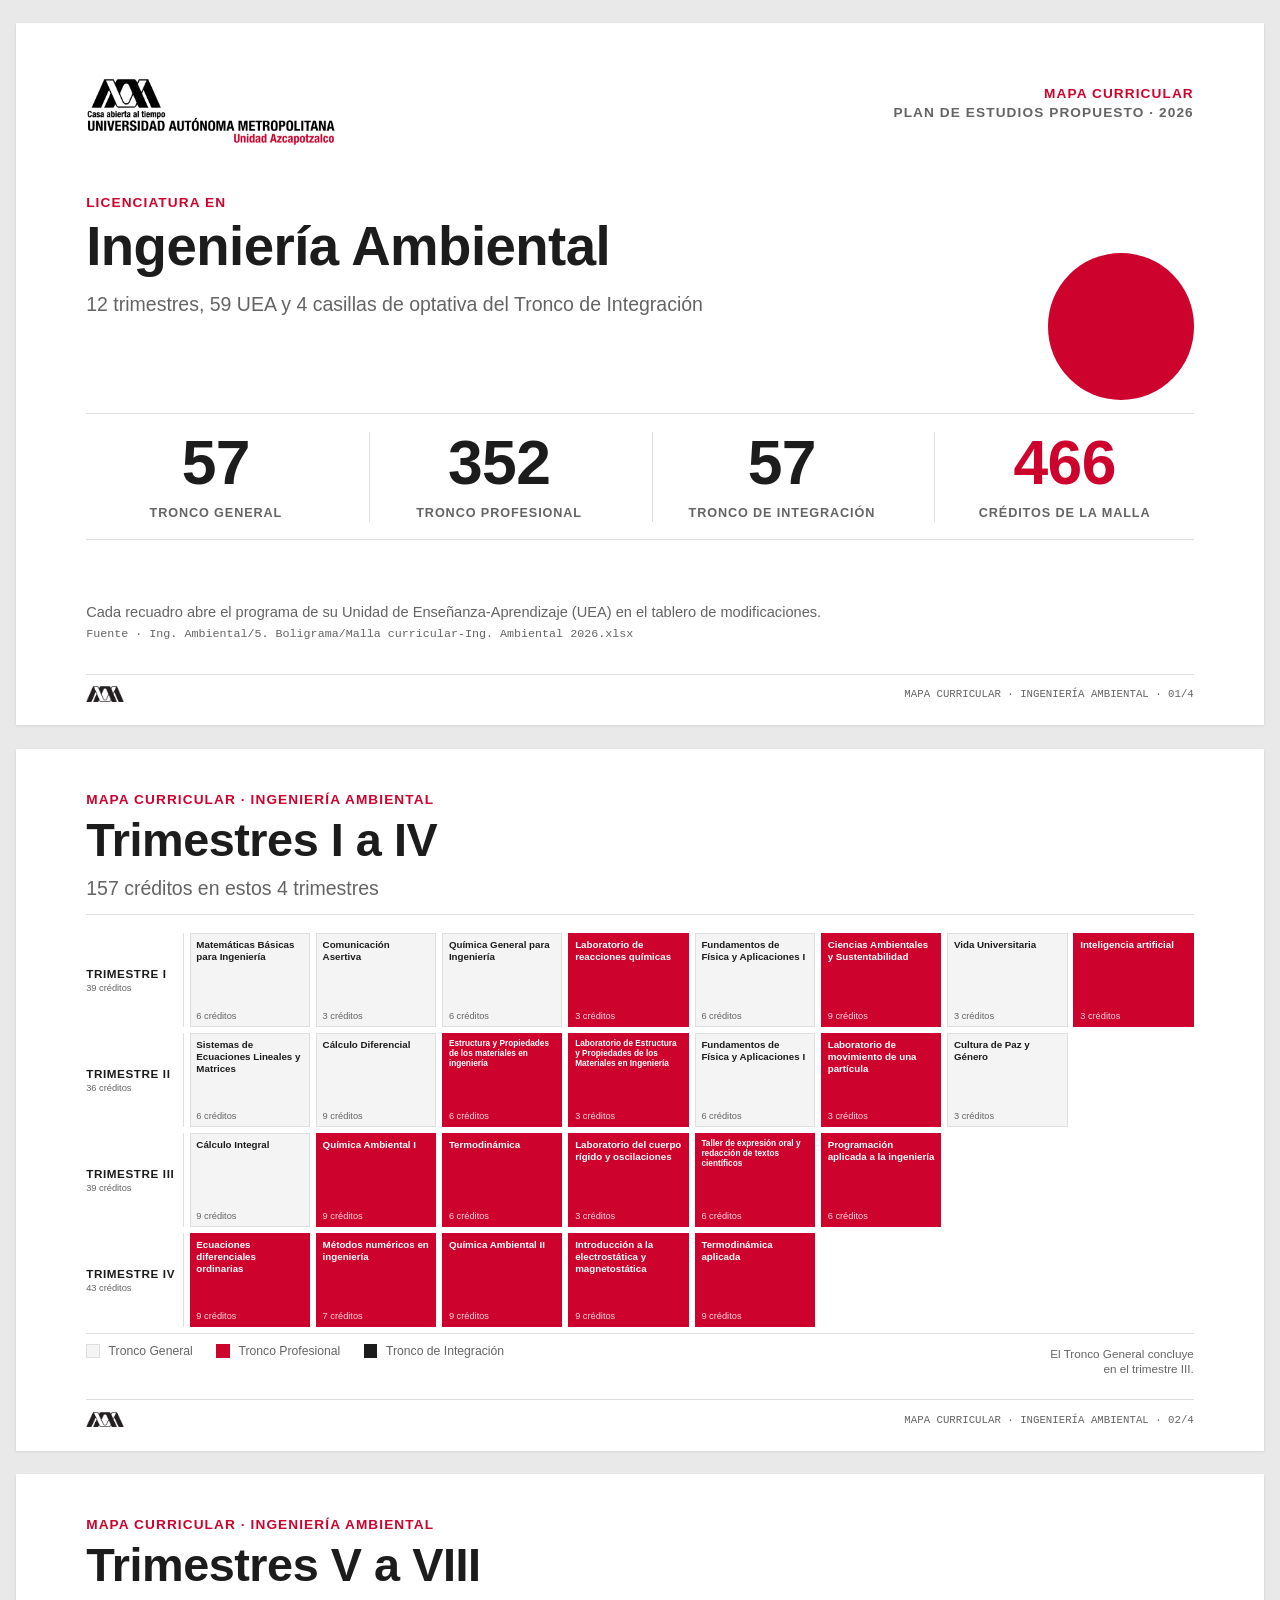
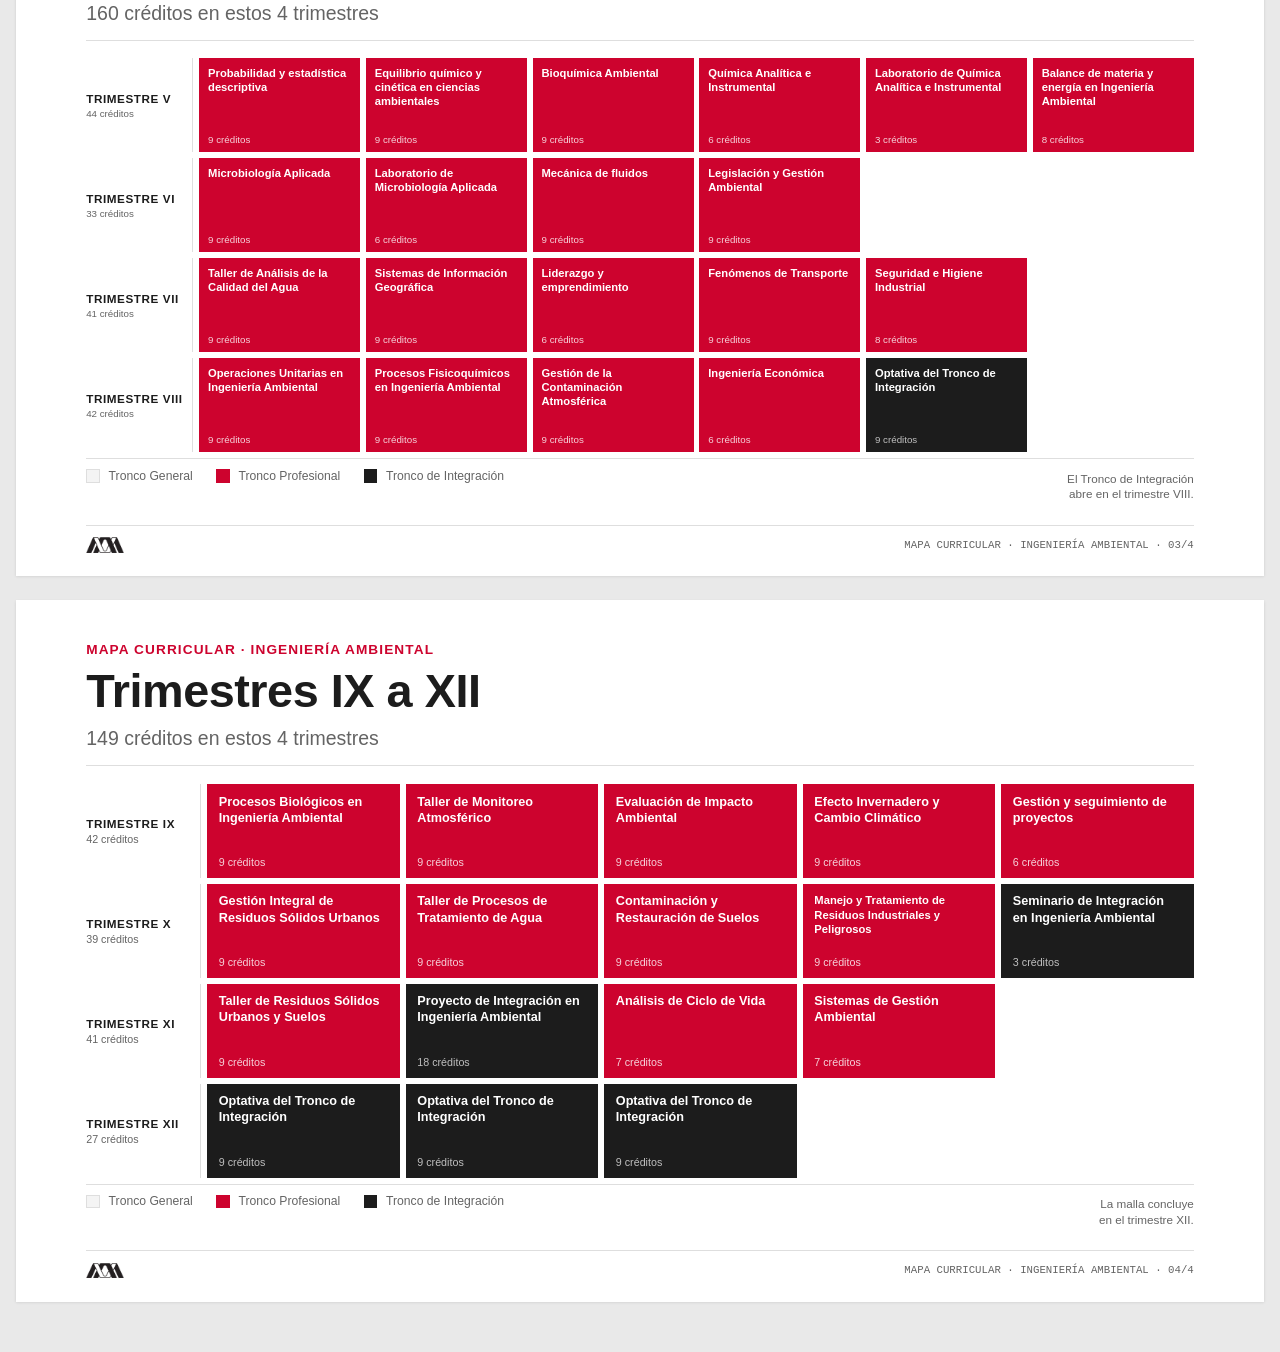
==== mallas/amb.html @ 09b72592 "Mallas curriculares de las diez licenciaturas, con enlace a cada programa Cada licenciatura abre su " ====
<!doctype html>
<html lang="es">
<head>
<meta charset="utf-8">
<meta name="viewport" content="width=device-width, initial-scale=1">
<title>Mapa curricular &middot; Ingenier&iacute;a Ambiental</title>
<link rel="stylesheet" href="recursos/style.css">
<link rel="stylesheet" href="recursos/malla.css">
</head>
<body>
<section class="slide" id="s1">

<div style="position:absolute; left:72px; top:56px;">
  <img src="recursos/logo_cover_web.png" style="width:256px;" alt="UAM"></div>
<div style="position:absolute; right:72px; top:64px; text-align:right;">
  <p class="kicker" style="margin:0;">MAPA CURRICULAR</p>
  <p class="kicker muted" style="margin:4px 0 0 0; letter-spacing:0.08em;">
    PLAN DE ESTUDIOS PROPUESTO &middot; 2026</p>
</div>
<div style="position:absolute; left:72px; right:260px; top:176px;">
  <p class="kicker">LICENCIATURA EN</p>
  <h1 class="title" style="font-size:56px; line-height:60px;">Ingenier&iacute;a Ambiental</h1>
  <p class="subtitle" style="margin-top:16px;">12 trimestres, 59 UEA y 4 casillas de optativa del Tronco de Integraci&oacute;n</p>
</div>
<div style="position:absolute; right:72px; top:236px;">
  <div style="width:150px; height:150px; border-radius:50%; background:var(--uamred);"></div></div>
<div style="position:absolute; left:72px; right:72px; top:400px;">
  <div class="datorow" style="display:grid; grid-template-columns:repeat(4, 1fr); gap:24px;">
    <div class="dato"><div class="num">57</div><div class="label">Tronco General</div></div>
    <div class="dato"><div class="num">352</div><div class="label">Tronco Profesional</div></div>
    <div class="dato"><div class="num">57</div><div class="label">Tronco de Integraci&oacute;n</div></div>
    <div class="dato"><div class="num accent">466</div><div class="label">Cr&eacute;ditos de la malla</div></div>
  </div>
</div>
<div style="position:absolute; left:72px; right:72px; bottom:84px;">
  
  <p style="font-size:15px; line-height:21px; color:var(--uamgray); margin:0;">
    Cada recuadro abre el programa de su Unidad de Ense&ntilde;anza-Aprendizaje (UEA)
    en el tablero de modificaciones.</p>
  <p class="mono" style="font-size:12px; line-height:18px; color:var(--uamgray); margin:4px 0 0 0;">
    Fuente &middot; Ing. Ambiental/5. Boligrama/Malla curricular-Ing. Ambiental 2026.xlsx</p>
</div>
<div class="footer-rule"></div>
<div class="footer">
  <img src="recursos/logo_footer_web.png" alt="UAM">
  <span class="folio">MAPA CURRICULAR &middot; INGENIER&Iacute;A AMBIENTAL &middot; 01/4</span>
</div>
</section>
<section class="slide" id="s2">
<div class="slide-body"><div class="hd">
  <p class="kicker">MAPA CURRICULAR &middot; INGENIER&Iacute;A AMBIENTAL</p>
  <h1 class="title">Trimestres I a IV</h1>
  <p class="subtitle">157 cr&eacute;ditos en estos 4 trimestres</p>
  <div class="hd-rule"></div>
</div><div class="content"><div style="height:100%; display:flex; flex-direction:column; gap:6px;"><div style="display:grid; grid-template-columns:100px repeat(8, 1fr); gap:6px; flex:1; min-height:0;"><div style="display:flex; flex-direction:column; justify-content:center; border-right:1px solid var(--hairline); padding-right:10px;"><span style="font-size:12px; font-weight:700; letter-spacing:.05em; white-space:nowrap; color:var(--uamblue);">TRIMESTRE I</span><span style="font-size:9.5px; color:var(--uamgray); margin-top:3px;">39 cr&eacute;ditos</span></div><a class="celda t-general" href="../index.html#/uea/amb/1114054" target="_top" title="Abrir el programa de Matem&aacute;ticas B&aacute;sicas para Ingenier&iacute;a" style="background:var(--uamlightgray); color:var(--uamblue); box-shadow: inset 0 0 0 1px var(--hairline); padding:6px 7px; display:flex; flex-direction:column; justify-content:space-between; min-height:0; overflow:hidden; text-decoration:none;"><span style="font-size:10px; line-height:12.5px; font-weight:700;">Matem&aacute;ticas B&aacute;sicas para Ingenier&iacute;a</span><span style="font-size:9.5px; color:var(--uamgray); margin-top:5px;">6 cr&eacute;ditos</span></a><a class="celda t-general" href="../index.html#/uea/amb/1100211" target="_top" title="Abrir el programa de Comunicaci&oacute;n Asertiva" style="background:var(--uamlightgray); color:var(--uamblue); box-shadow: inset 0 0 0 1px var(--hairline); padding:6px 7px; display:flex; flex-direction:column; justify-content:space-between; min-height:0; overflow:hidden; text-decoration:none;"><span style="font-size:10px; line-height:12.5px; font-weight:700;">Comunicaci&oacute;n Asertiva</span><span style="font-size:9.5px; color:var(--uamgray); margin-top:5px;">3 cr&eacute;ditos</span></a><a class="celda t-general" href="../index.html#/uea/amb/1114055" target="_top" title="Abrir el programa de Qu&iacute;mica General para Ingenier&iacute;a" style="background:var(--uamlightgray); color:var(--uamblue); box-shadow: inset 0 0 0 1px var(--hairline); padding:6px 7px; display:flex; flex-direction:column; justify-content:space-between; min-height:0; overflow:hidden; text-decoration:none;"><span style="font-size:10px; line-height:12.5px; font-weight:700;">Qu&iacute;mica General para Ingenier&iacute;a</span><span style="font-size:9.5px; color:var(--uamgray); margin-top:5px;">6 cr&eacute;ditos</span></a><a class="celda t-profesional" href="../index.html#/uea/amb/1114009" target="_top" title="Abrir el programa de Laboratorio de reacciones qu&iacute;micas" style="background:var(--uamred); color:#FFFFFF;  padding:6px 7px; display:flex; flex-direction:column; justify-content:space-between; min-height:0; overflow:hidden; text-decoration:none;"><span style="font-size:10px; line-height:12.5px; font-weight:700;">Laboratorio de reacciones qu&iacute;micas</span><span style="font-size:9.5px; color:rgba(255,255,255,.82); margin-top:5px;">3 cr&eacute;ditos</span></a><a class="celda t-general" href="../index.html#/uea/amb/1114052" target="_top" title="Abrir el programa de Fundamentos de F&iacute;sica y Aplicaciones I" style="background:var(--uamlightgray); color:var(--uamblue); box-shadow: inset 0 0 0 1px var(--hairline); padding:6px 7px; display:flex; flex-direction:column; justify-content:space-between; min-height:0; overflow:hidden; text-decoration:none;"><span style="font-size:10px; line-height:12.5px; font-weight:700;">Fundamentos de F&iacute;sica y Aplicaciones I</span><span style="font-size:9.5px; color:var(--uamgray); margin-top:5px;">6 cr&eacute;ditos</span></a><a class="celda t-profesional" href="../index.html#/uea/amb/1130008" target="_top" title="Abrir el programa de Ciencias Ambientales y Sustentabilidad" style="background:var(--uamred); color:#FFFFFF;  padding:6px 7px; display:flex; flex-direction:column; justify-content:space-between; min-height:0; overflow:hidden; text-decoration:none;"><span style="font-size:10px; line-height:12.5px; font-weight:700;">Ciencias Ambientales y Sustentabilidad</span><span style="font-size:9.5px; color:rgba(255,255,255,.82); margin-top:5px;">9 cr&eacute;ditos</span></a><a class="celda t-general" href="../index.html#/uea/amb/1100215" target="_top" title="Abrir el programa de Vida Universitaria" style="background:var(--uamlightgray); color:var(--uamblue); box-shadow: inset 0 0 0 1px var(--hairline); padding:6px 7px; display:flex; flex-direction:column; justify-content:space-between; min-height:0; overflow:hidden; text-decoration:none;"><span style="font-size:10px; line-height:12.5px; font-weight:700;">Vida Universitaria</span><span style="font-size:9.5px; color:var(--uamgray); margin-top:5px;">3 cr&eacute;ditos</span></a><a class="celda t-profesional" href="../index.html#/uea/amb/1150075" target="_top" title="Abrir el programa de Inteligencia artificial" style="background:var(--uamred); color:#FFFFFF;  padding:6px 7px; display:flex; flex-direction:column; justify-content:space-between; min-height:0; overflow:hidden; text-decoration:none;"><span style="font-size:10px; line-height:12.5px; font-weight:700;">Inteligencia artificial</span><span style="font-size:9.5px; color:rgba(255,255,255,.82); margin-top:5px;">3 cr&eacute;ditos</span></a></div><div style="display:grid; grid-template-columns:100px repeat(8, 1fr); gap:6px; flex:1; min-height:0;"><div style="display:flex; flex-direction:column; justify-content:center; border-right:1px solid var(--hairline); padding-right:10px;"><span style="font-size:12px; font-weight:700; letter-spacing:.05em; white-space:nowrap; color:var(--uamblue);">TRIMESTRE II</span><span style="font-size:9.5px; color:var(--uamgray); margin-top:3px;">36 cr&eacute;ditos</span></div><a class="celda t-general" href="../index.html#/uea/amb/1114056" target="_top" title="Abrir el programa de Sistemas de Ecuaciones Lineales y Matrices" style="background:var(--uamlightgray); color:var(--uamblue); box-shadow: inset 0 0 0 1px var(--hairline); padding:6px 7px; display:flex; flex-direction:column; justify-content:space-between; min-height:0; overflow:hidden; text-decoration:none;"><span style="font-size:10px; line-height:12.5px; font-weight:700;">Sistemas de Ecuaciones Lineales y Matrices</span><span style="font-size:9.5px; color:var(--uamgray); margin-top:5px;">6 cr&eacute;ditos</span></a><a class="celda t-general" href="../index.html#/uea/amb/1114048" target="_top" title="Abrir el programa de C&aacute;lculo Diferencial" style="background:var(--uamlightgray); color:var(--uamblue); box-shadow: inset 0 0 0 1px var(--hairline); padding:6px 7px; display:flex; flex-direction:column; justify-content:space-between; min-height:0; overflow:hidden; text-decoration:none;"><span style="font-size:10px; line-height:12.5px; font-weight:700;">C&aacute;lculo Diferencial</span><span style="font-size:9.5px; color:var(--uamgray); margin-top:5px;">9 cr&eacute;ditos</span></a><a class="celda t-profesional" href="../index.html#/uea/amb/1114058" target="_top" title="Abrir el programa de Estructura y Propiedades de los materiales en ingenier&iacute;a" style="background:var(--uamred); color:#FFFFFF;  padding:6px 7px; display:flex; flex-direction:column; justify-content:space-between; min-height:0; overflow:hidden; text-decoration:none;"><span style="font-size:8.5px; line-height:10.5px; font-weight:700;">Estructura y Propiedades de los materiales en ingenier&iacute;a</span><span style="font-size:9.5px; color:rgba(255,255,255,.82); margin-top:5px;">6 cr&eacute;ditos</span></a><a class="celda t-profesional" href="../index.html#/uea/amb/~laboratorioestructuraypropiedadesdelosmaterialesen" target="_top" title="Abrir el programa de Laboratorio de Estructura y Propiedades de los Materiales en Ingenier&iacute;a" style="background:var(--uamred); color:#FFFFFF;  padding:6px 7px; display:flex; flex-direction:column; justify-content:space-between; min-height:0; overflow:hidden; text-decoration:none;"><span style="font-size:8.5px; line-height:10.5px; font-weight:700;">Laboratorio de Estructura y Propiedades de los Materiales en Ingenier&iacute;a</span><span style="font-size:9.5px; color:rgba(255,255,255,.82); margin-top:5px;">3 cr&eacute;ditos</span></a><a class="celda t-general" href="../index.html#/uea/amb/1114052" target="_top" title="Abrir el programa de Fundamentos de F&iacute;sica y Aplicaciones I" style="background:var(--uamlightgray); color:var(--uamblue); box-shadow: inset 0 0 0 1px var(--hairline); padding:6px 7px; display:flex; flex-direction:column; justify-content:space-between; min-height:0; overflow:hidden; text-decoration:none;"><span style="font-size:10px; line-height:12.5px; font-weight:700;">Fundamentos de F&iacute;sica y Aplicaciones I</span><span style="font-size:9.5px; color:var(--uamgray); margin-top:5px;">6 cr&eacute;ditos</span></a><a class="celda t-profesional" href="../index.html#/uea/amb/1114007" target="_top" title="Abrir el programa de Laboratorio de movimiento de una part&iacute;cula" style="background:var(--uamred); color:#FFFFFF;  padding:6px 7px; display:flex; flex-direction:column; justify-content:space-between; min-height:0; overflow:hidden; text-decoration:none;"><span style="font-size:10px; line-height:12.5px; font-weight:700;">Laboratorio de movimiento de una part&iacute;cula</span><span style="font-size:9.5px; color:rgba(255,255,255,.82); margin-top:5px;">3 cr&eacute;ditos</span></a><a class="celda t-general" href="../index.html#/uea/amb/1100212" target="_top" title="Abrir el programa de Cultura de Paz y G&eacute;nero" style="background:var(--uamlightgray); color:var(--uamblue); box-shadow: inset 0 0 0 1px var(--hairline); padding:6px 7px; display:flex; flex-direction:column; justify-content:space-between; min-height:0; overflow:hidden; text-decoration:none;"><span style="font-size:10px; line-height:12.5px; font-weight:700;">Cultura de Paz y G&eacute;nero</span><span style="font-size:9.5px; color:var(--uamgray); margin-top:5px;">3 cr&eacute;ditos</span></a><div></div></div><div style="display:grid; grid-template-columns:100px repeat(8, 1fr); gap:6px; flex:1; min-height:0;"><div style="display:flex; flex-direction:column; justify-content:center; border-right:1px solid var(--hairline); padding-right:10px;"><span style="font-size:12px; font-weight:700; letter-spacing:.05em; white-space:nowrap; color:var(--uamblue);">TRIMESTRE III</span><span style="font-size:9.5px; color:var(--uamgray); margin-top:3px;">39 cr&eacute;ditos</span></div><a class="celda t-general" href="../index.html#/uea/amb/1114049" target="_top" title="Abrir el programa de C&aacute;lculo Integral" style="background:var(--uamlightgray); color:var(--uamblue); box-shadow: inset 0 0 0 1px var(--hairline); padding:6px 7px; display:flex; flex-direction:column; justify-content:space-between; min-height:0; overflow:hidden; text-decoration:none;"><span style="font-size:10px; line-height:12.5px; font-weight:700;">C&aacute;lculo Integral</span><span style="font-size:9.5px; color:var(--uamgray); margin-top:5px;">9 cr&eacute;ditos</span></a><a class="celda t-profesional" href="../index.html#/uea/amb/1114012" target="_top" title="Abrir el programa de Qu&iacute;mica Ambiental I" style="background:var(--uamred); color:#FFFFFF;  padding:6px 7px; display:flex; flex-direction:column; justify-content:space-between; min-height:0; overflow:hidden; text-decoration:none;"><span style="font-size:10px; line-height:12.5px; font-weight:700;">Qu&iacute;mica Ambiental I</span><span style="font-size:9.5px; color:rgba(255,255,255,.82); margin-top:5px;">9 cr&eacute;ditos</span></a><a class="celda t-profesional" href="../index.html#/uea/amb/1114017" target="_top" title="Abrir el programa de Termodin&aacute;mica" style="background:var(--uamred); color:#FFFFFF;  padding:6px 7px; display:flex; flex-direction:column; justify-content:space-between; min-height:0; overflow:hidden; text-decoration:none;"><span style="font-size:10px; line-height:12.5px; font-weight:700;">Termodin&aacute;mica</span><span style="font-size:9.5px; color:rgba(255,255,255,.82); margin-top:5px;">6 cr&eacute;ditos</span></a><a class="celda t-profesional" href="../index.html#/uea/amb/1114010" target="_top" title="Abrir el programa de Laboratorio del cuerpo r&iacute;gido y oscilaciones" style="background:var(--uamred); color:#FFFFFF;  padding:6px 7px; display:flex; flex-direction:column; justify-content:space-between; min-height:0; overflow:hidden; text-decoration:none;"><span style="font-size:10px; line-height:12.5px; font-weight:700;">Laboratorio del cuerpo r&iacute;gido y oscilaciones</span><span style="font-size:9.5px; color:rgba(255,255,255,.82); margin-top:5px;">3 cr&eacute;ditos</span></a><a class="celda t-profesional" href="../index.html#/uea/amb/~tallerdeexpresionoralyredacciondetextoscientificos" target="_top" title="Abrir el programa de Taller de expresi&oacute;n oral y redacci&oacute;n de textos cient&iacute;ficos" style="background:var(--uamred); color:#FFFFFF;  padding:6px 7px; display:flex; flex-direction:column; justify-content:space-between; min-height:0; overflow:hidden; text-decoration:none;"><span style="font-size:8.5px; line-height:10.5px; font-weight:700;">Taller de expresi&oacute;n oral y redacci&oacute;n de textos cient&iacute;ficos</span><span style="font-size:9.5px; color:rgba(255,255,255,.82); margin-top:5px;">6 cr&eacute;ditos</span></a><a class="celda t-profesional" href="../index.html#/uea/amb/1150041" target="_top" title="Abrir el programa de Programaci&oacute;n aplicada a la ingenier&iacute;a" style="background:var(--uamred); color:#FFFFFF;  padding:6px 7px; display:flex; flex-direction:column; justify-content:space-between; min-height:0; overflow:hidden; text-decoration:none;"><span style="font-size:10px; line-height:12.5px; font-weight:700;">Programaci&oacute;n aplicada a la ingenier&iacute;a</span><span style="font-size:9.5px; color:rgba(255,255,255,.82); margin-top:5px;">6 cr&eacute;ditos</span></a><div></div><div></div></div><div style="display:grid; grid-template-columns:100px repeat(8, 1fr); gap:6px; flex:1; min-height:0;"><div style="display:flex; flex-direction:column; justify-content:center; border-right:1px solid var(--hairline); padding-right:10px;"><span style="font-size:12px; font-weight:700; letter-spacing:.05em; white-space:nowrap; color:var(--uamblue);">TRIMESTRE IV</span><span style="font-size:9.5px; color:var(--uamgray); margin-top:3px;">43 cr&eacute;ditos</span></div><a class="celda t-profesional" href="../index.html#/uea/amb/1114002" target="_top" title="Abrir el programa de Ecuaciones diferenciales ordinarias" style="background:var(--uamred); color:#FFFFFF;  padding:6px 7px; display:flex; flex-direction:column; justify-content:space-between; min-height:0; overflow:hidden; text-decoration:none;"><span style="font-size:10px; line-height:12.5px; font-weight:700;">Ecuaciones diferenciales ordinarias</span><span style="font-size:9.5px; color:rgba(255,255,255,.82); margin-top:5px;">9 cr&eacute;ditos</span></a><a class="celda t-profesional" href="../index.html#/uea/amb/1150017" target="_top" title="Abrir el programa de M&eacute;todos num&eacute;ricos en ingenier&iacute;a" style="background:var(--uamred); color:#FFFFFF;  padding:6px 7px; display:flex; flex-direction:column; justify-content:space-between; min-height:0; overflow:hidden; text-decoration:none;"><span style="font-size:10px; line-height:12.5px; font-weight:700;">M&eacute;todos num&eacute;ricos en ingenier&iacute;a</span><span style="font-size:9.5px; color:rgba(255,255,255,.82); margin-top:5px;">7 cr&eacute;ditos</span></a><a class="celda t-profesional" href="../index.html#/uea/amb/1114013" target="_top" title="Abrir el programa de Qu&iacute;mica Ambiental II" style="background:var(--uamred); color:#FFFFFF;  padding:6px 7px; display:flex; flex-direction:column; justify-content:space-between; min-height:0; overflow:hidden; text-decoration:none;"><span style="font-size:10px; line-height:12.5px; font-weight:700;">Qu&iacute;mica Ambiental II</span><span style="font-size:9.5px; color:rgba(255,255,255,.82); margin-top:5px;">9 cr&eacute;ditos</span></a><a class="celda t-profesional" href="../index.html#/uea/amb/1114005" target="_top" title="Abrir el programa de Introducci&oacute;n a la electrost&aacute;tica y magnetost&aacute;tica" style="background:var(--uamred); color:#FFFFFF;  padding:6px 7px; display:flex; flex-direction:column; justify-content:space-between; min-height:0; overflow:hidden; text-decoration:none;"><span style="font-size:10px; line-height:12.5px; font-weight:700;">Introducci&oacute;n a la electrost&aacute;tica y magnetost&aacute;tica</span><span style="font-size:9.5px; color:rgba(255,255,255,.82); margin-top:5px;">9 cr&eacute;ditos</span></a><a class="celda t-profesional" href="../index.html#/uea/amb/1130837" target="_top" title="Abrir el programa de Termodin&aacute;mica aplicada" style="background:var(--uamred); color:#FFFFFF;  padding:6px 7px; display:flex; flex-direction:column; justify-content:space-between; min-height:0; overflow:hidden; text-decoration:none;"><span style="font-size:10px; line-height:12.5px; font-weight:700;">Termodin&aacute;mica aplicada</span><span style="font-size:9.5px; color:rgba(255,255,255,.82); margin-top:5px;">9 cr&eacute;ditos</span></a><div></div><div></div><div></div></div><div style="flex:none; display:flex; align-items:baseline; justify-content:space-between; gap:24px; padding-top:10px; border-top:1px solid var(--hairline);"><div><span style="display:inline-flex; align-items:center; gap:9px; margin-right:24px;"><span style="width:14px; height:14px; background:var(--uamlightgray); border:1px solid var(--hairline); flex:none;"></span><span style="font-size:12.5px; color:var(--uamgray);">Tronco General</span></span><span style="display:inline-flex; align-items:center; gap:9px; margin-right:24px;"><span style="width:14px; height:14px; background:var(--uamred);  flex:none;"></span><span style="font-size:12.5px; color:var(--uamgray);">Tronco Profesional</span></span><span style="display:inline-flex; align-items:center; gap:9px; margin-right:24px;"><span style="width:14px; height:14px; background:var(--uamblue);  flex:none;"></span><span style="font-size:12.5px; color:var(--uamgray);">Tronco de Integraci&oacute;n</span></span></div><span style="font-size:12px; line-height:16px; color:var(--uamgray); text-align:right;">El Tronco General concluye<br>en el trimestre III.</span></div></div></div></div>
<div class="footer-rule"></div>
<div class="footer">
  <img src="recursos/logo_footer_web.png" alt="UAM">
  <span class="folio">MAPA CURRICULAR &middot; INGENIER&Iacute;A AMBIENTAL &middot; 02/4</span>
</div>
</section>
<section class="slide" id="s3">
<div class="slide-body"><div class="hd">
  <p class="kicker">MAPA CURRICULAR &middot; INGENIER&Iacute;A AMBIENTAL</p>
  <h1 class="title">Trimestres V a VIII</h1>
  <p class="subtitle">160 cr&eacute;ditos en estos 4 trimestres</p>
  <div class="hd-rule"></div>
</div><div class="content"><div style="height:100%; display:flex; flex-direction:column; gap:6px;"><div style="display:grid; grid-template-columns:110px repeat(6, 1fr); gap:6px; flex:1; min-height:0;"><div style="display:flex; flex-direction:column; justify-content:center; border-right:1px solid var(--hairline); padding-right:10px;"><span style="font-size:12px; font-weight:700; letter-spacing:.05em; white-space:nowrap; color:var(--uamblue);">TRIMESTRE V</span><span style="font-size:10px; color:var(--uamgray); margin-top:3px;">44 cr&eacute;ditos</span></div><a class="celda t-profesional" href="../index.html#/uea/amb/1150040" target="_top" title="Abrir el programa de Probabilidad y estad&iacute;stica descriptiva" style="background:var(--uamred); color:#FFFFFF;  padding:8px 9px; display:flex; flex-direction:column; justify-content:space-between; min-height:0; overflow:hidden; text-decoration:none;"><span style="font-size:11.5px; line-height:14.5px; font-weight:700;">Probabilidad y estad&iacute;stica descriptiva</span><span style="font-size:10px; color:rgba(255,255,255,.82); margin-top:5px;">9 cr&eacute;ditos</span></a><a class="celda t-profesional" href="../index.html#/uea/amb/1114004" target="_top" title="Abrir el programa de Equilibrio qu&iacute;mico y cin&eacute;tica en ciencias ambientales" style="background:var(--uamred); color:#FFFFFF;  padding:8px 9px; display:flex; flex-direction:column; justify-content:space-between; min-height:0; overflow:hidden; text-decoration:none;"><span style="font-size:11.5px; line-height:14.5px; font-weight:700;">Equilibrio qu&iacute;mico y cin&eacute;tica en ciencias ambientales</span><span style="font-size:10px; color:rgba(255,255,255,.82); margin-top:5px;">9 cr&eacute;ditos</span></a><a class="celda t-profesional" href="../index.html#/uea/amb/1114001" target="_top" title="Abrir el programa de Bioqu&iacute;mica Ambiental" style="background:var(--uamred); color:#FFFFFF;  padding:8px 9px; display:flex; flex-direction:column; justify-content:space-between; min-height:0; overflow:hidden; text-decoration:none;"><span style="font-size:11.5px; line-height:14.5px; font-weight:700;">Bioqu&iacute;mica Ambiental</span><span style="font-size:10px; color:rgba(255,255,255,.82); margin-top:5px;">9 cr&eacute;ditos</span></a><a class="celda t-profesional" href="../index.html#/uea/amb/1114014" target="_top" title="Abrir el programa de Qu&iacute;mica Anal&iacute;tica e Instrumental" style="background:var(--uamred); color:#FFFFFF;  padding:8px 9px; display:flex; flex-direction:column; justify-content:space-between; min-height:0; overflow:hidden; text-decoration:none;"><span style="font-size:11.5px; line-height:14.5px; font-weight:700;">Qu&iacute;mica Anal&iacute;tica e Instrumental</span><span style="font-size:10px; color:rgba(255,255,255,.82); margin-top:5px;">6 cr&eacute;ditos</span></a><a class="celda t-profesional" href="../index.html#/uea/amb/1114008" target="_top" title="Abrir el programa de Laboratorio de Qu&iacute;mica Anal&iacute;tica e Instrumental" style="background:var(--uamred); color:#FFFFFF;  padding:8px 9px; display:flex; flex-direction:column; justify-content:space-between; min-height:0; overflow:hidden; text-decoration:none;"><span style="font-size:11.5px; line-height:14.5px; font-weight:700;">Laboratorio de Qu&iacute;mica Anal&iacute;tica e Instrumental</span><span style="font-size:10px; color:rgba(255,255,255,.82); margin-top:5px;">3 cr&eacute;ditos</span></a><a class="celda t-profesional" href="../index.html#/uea/amb/~balancedemateriayenergiaeningenieriaambiental" target="_top" title="Abrir el programa de Balance de materia y energ&iacute;a en Ingenier&iacute;a Ambiental" style="background:var(--uamred); color:#FFFFFF;  padding:8px 9px; display:flex; flex-direction:column; justify-content:space-between; min-height:0; overflow:hidden; text-decoration:none;"><span style="font-size:11.5px; line-height:14.5px; font-weight:700;">Balance de materia y energ&iacute;a en Ingenier&iacute;a Ambiental</span><span style="font-size:10px; color:rgba(255,255,255,.82); margin-top:5px;">8 cr&eacute;ditos</span></a></div><div style="display:grid; grid-template-columns:110px repeat(6, 1fr); gap:6px; flex:1; min-height:0;"><div style="display:flex; flex-direction:column; justify-content:center; border-right:1px solid var(--hairline); padding-right:10px;"><span style="font-size:12px; font-weight:700; letter-spacing:.05em; white-space:nowrap; color:var(--uamblue);">TRIMESTRE VI</span><span style="font-size:10px; color:var(--uamgray); margin-top:3px;">33 cr&eacute;ditos</span></div><a class="celda t-profesional" href="../index.html#/uea/amb/1114011" target="_top" title="Abrir el programa de Microbiolog&iacute;a Aplicada" style="background:var(--uamred); color:#FFFFFF;  padding:8px 9px; display:flex; flex-direction:column; justify-content:space-between; min-height:0; overflow:hidden; text-decoration:none;"><span style="font-size:11.5px; line-height:14.5px; font-weight:700;">Microbiolog&iacute;a Aplicada</span><span style="font-size:10px; color:rgba(255,255,255,.82); margin-top:5px;">9 cr&eacute;ditos</span></a><a class="celda t-profesional" href="../index.html#/uea/amb/1114006" target="_top" title="Abrir el programa de Laboratorio de Microbiolog&iacute;a Aplicada" style="background:var(--uamred); color:#FFFFFF;  padding:8px 9px; display:flex; flex-direction:column; justify-content:space-between; min-height:0; overflow:hidden; text-decoration:none;"><span style="font-size:11.5px; line-height:14.5px; font-weight:700;">Laboratorio de Microbiolog&iacute;a Aplicada</span><span style="font-size:10px; color:rgba(255,255,255,.82); margin-top:5px;">6 cr&eacute;ditos</span></a><a class="celda t-profesional" href="../index.html#/uea/amb/1130061" target="_top" title="Abrir el programa de Mec&aacute;nica de fluidos" style="background:var(--uamred); color:#FFFFFF;  padding:8px 9px; display:flex; flex-direction:column; justify-content:space-between; min-height:0; overflow:hidden; text-decoration:none;"><span style="font-size:11.5px; line-height:14.5px; font-weight:700;">Mec&aacute;nica de fluidos</span><span style="font-size:10px; color:rgba(255,255,255,.82); margin-top:5px;">9 cr&eacute;ditos</span></a><a class="celda t-profesional" href="../index.html#/uea/amb/1130014" target="_top" title="Abrir el programa de Legislaci&oacute;n y Gesti&oacute;n Ambiental" style="background:var(--uamred); color:#FFFFFF;  padding:8px 9px; display:flex; flex-direction:column; justify-content:space-between; min-height:0; overflow:hidden; text-decoration:none;"><span style="font-size:11.5px; line-height:14.5px; font-weight:700;">Legislaci&oacute;n y Gesti&oacute;n Ambiental</span><span style="font-size:10px; color:rgba(255,255,255,.82); margin-top:5px;">9 cr&eacute;ditos</span></a><div></div><div></div></div><div style="display:grid; grid-template-columns:110px repeat(6, 1fr); gap:6px; flex:1; min-height:0;"><div style="display:flex; flex-direction:column; justify-content:center; border-right:1px solid var(--hairline); padding-right:10px;"><span style="font-size:12px; font-weight:700; letter-spacing:.05em; white-space:nowrap; color:var(--uamblue);">TRIMESTRE VII</span><span style="font-size:10px; color:var(--uamgray); margin-top:3px;">41 cr&eacute;ditos</span></div><a class="celda t-profesional" href="../index.html#/uea/amb/1130022" target="_top" title="Abrir el programa de Taller de An&aacute;lisis de la Calidad del Agua" style="background:var(--uamred); color:#FFFFFF;  padding:8px 9px; display:flex; flex-direction:column; justify-content:space-between; min-height:0; overflow:hidden; text-decoration:none;"><span style="font-size:11.5px; line-height:14.5px; font-weight:700;">Taller de An&aacute;lisis de la Calidad del Agua</span><span style="font-size:10px; color:rgba(255,255,255,.82); margin-top:5px;">9 cr&eacute;ditos</span></a><a class="celda t-profesional" href="../index.html#/uea/amb/1130021" target="_top" title="Abrir el programa de Sistemas de Informaci&oacute;n Geogr&aacute;fica" style="background:var(--uamred); color:#FFFFFF;  padding:8px 9px; display:flex; flex-direction:column; justify-content:space-between; min-height:0; overflow:hidden; text-decoration:none;"><span style="font-size:11.5px; line-height:14.5px; font-weight:700;">Sistemas de Informaci&oacute;n Geogr&aacute;fica</span><span style="font-size:10px; color:rgba(255,255,255,.82); margin-top:5px;">9 cr&eacute;ditos</span></a><a class="celda t-profesional" href="../index.html#/uea/amb/1150081" target="_top" title="Abrir el programa de Liderazgo y emprendimiento" style="background:var(--uamred); color:#FFFFFF;  padding:8px 9px; display:flex; flex-direction:column; justify-content:space-between; min-height:0; overflow:hidden; text-decoration:none;"><span style="font-size:11.5px; line-height:14.5px; font-weight:700;">Liderazgo y emprendimiento</span><span style="font-size:10px; color:rgba(255,255,255,.82); margin-top:5px;">6 cr&eacute;ditos</span></a><a class="celda t-profesional" href="../index.html#/uea/amb/1130011" target="_top" title="Abrir el programa de Fen&oacute;menos de Transporte" style="background:var(--uamred); color:#FFFFFF;  padding:8px 9px; display:flex; flex-direction:column; justify-content:space-between; min-height:0; overflow:hidden; text-decoration:none;"><span style="font-size:11.5px; line-height:14.5px; font-weight:700;">Fen&oacute;menos de Transporte</span><span style="font-size:10px; color:rgba(255,255,255,.82); margin-top:5px;">9 cr&eacute;ditos</span></a><a class="celda t-profesional" href="../index.html#/uea/amb/1150045" target="_top" title="Abrir el programa de Seguridad e Higiene Industrial" style="background:var(--uamred); color:#FFFFFF;  padding:8px 9px; display:flex; flex-direction:column; justify-content:space-between; min-height:0; overflow:hidden; text-decoration:none;"><span style="font-size:11.5px; line-height:14.5px; font-weight:700;">Seguridad e Higiene Industrial</span><span style="font-size:10px; color:rgba(255,255,255,.82); margin-top:5px;">8 cr&eacute;ditos</span></a><div></div></div><div style="display:grid; grid-template-columns:110px repeat(6, 1fr); gap:6px; flex:1; min-height:0;"><div style="display:flex; flex-direction:column; justify-content:center; border-right:1px solid var(--hairline); padding-right:10px;"><span style="font-size:12px; font-weight:700; letter-spacing:.05em; white-space:nowrap; color:var(--uamblue);">TRIMESTRE VIII</span><span style="font-size:10px; color:var(--uamgray); margin-top:3px;">42 cr&eacute;ditos</span></div><a class="celda t-profesional" href="../index.html#/uea/amb/1130016" target="_top" title="Abrir el programa de Operaciones Unitarias en Ingenier&iacute;a Ambiental" style="background:var(--uamred); color:#FFFFFF;  padding:8px 9px; display:flex; flex-direction:column; justify-content:space-between; min-height:0; overflow:hidden; text-decoration:none;"><span style="font-size:11.5px; line-height:14.5px; font-weight:700;">Operaciones Unitarias en Ingenier&iacute;a Ambiental</span><span style="font-size:10px; color:rgba(255,255,255,.82); margin-top:5px;">9 cr&eacute;ditos</span></a><a class="celda t-profesional" href="../index.html#/uea/amb/1130018" target="_top" title="Abrir el programa de Procesos Fisicoqu&iacute;micos en Ingenier&iacute;a Ambiental" style="background:var(--uamred); color:#FFFFFF;  padding:8px 9px; display:flex; flex-direction:column; justify-content:space-between; min-height:0; overflow:hidden; text-decoration:none;"><span style="font-size:11.5px; line-height:14.5px; font-weight:700;">Procesos Fisicoqu&iacute;micos en Ingenier&iacute;a Ambiental</span><span style="font-size:10px; color:rgba(255,255,255,.82); margin-top:5px;">9 cr&eacute;ditos</span></a><a class="celda t-profesional" href="../index.html#/uea/amb/~gestiondelacontaminacionatmosferica" target="_top" title="Abrir el programa de Gesti&oacute;n de la Contaminaci&oacute;n Atmosf&eacute;rica" style="background:var(--uamred); color:#FFFFFF;  padding:8px 9px; display:flex; flex-direction:column; justify-content:space-between; min-height:0; overflow:hidden; text-decoration:none;"><span style="font-size:11.5px; line-height:14.5px; font-weight:700;">Gesti&oacute;n de la Contaminaci&oacute;n Atmosf&eacute;rica</span><span style="font-size:10px; color:rgba(255,255,255,.82); margin-top:5px;">9 cr&eacute;ditos</span></a><a class="celda t-profesional" href="../index.html#/uea/amb/1150034" target="_top" title="Abrir el programa de Ingenier&iacute;a Econ&oacute;mica" style="background:var(--uamred); color:#FFFFFF;  padding:8px 9px; display:flex; flex-direction:column; justify-content:space-between; min-height:0; overflow:hidden; text-decoration:none;"><span style="font-size:11.5px; line-height:14.5px; font-weight:700;">Ingenier&iacute;a Econ&oacute;mica</span><span style="font-size:10px; color:rgba(255,255,255,.82); margin-top:5px;">6 cr&eacute;ditos</span></a><a class="celda t-integracion" href="../index.html#/lic/amb/optativas" target="_top" title="Ver las optativas de la licenciatura" style="background:var(--uamblue); color:#FFFFFF;  padding:8px 9px; display:flex; flex-direction:column; justify-content:space-between; min-height:0; overflow:hidden; text-decoration:none;"><span style="font-size:11.5px; line-height:14.5px; font-weight:700;">Optativa del Tronco de Integraci&oacute;n</span><span style="font-size:10px; color:rgba(255,255,255,.72); margin-top:5px;">9 cr&eacute;ditos</span></a><div></div></div><div style="flex:none; display:flex; align-items:baseline; justify-content:space-between; gap:24px; padding-top:10px; border-top:1px solid var(--hairline);"><div><span style="display:inline-flex; align-items:center; gap:9px; margin-right:24px;"><span style="width:14px; height:14px; background:var(--uamlightgray); border:1px solid var(--hairline); flex:none;"></span><span style="font-size:12.5px; color:var(--uamgray);">Tronco General</span></span><span style="display:inline-flex; align-items:center; gap:9px; margin-right:24px;"><span style="width:14px; height:14px; background:var(--uamred);  flex:none;"></span><span style="font-size:12.5px; color:var(--uamgray);">Tronco Profesional</span></span><span style="display:inline-flex; align-items:center; gap:9px; margin-right:24px;"><span style="width:14px; height:14px; background:var(--uamblue);  flex:none;"></span><span style="font-size:12.5px; color:var(--uamgray);">Tronco de Integraci&oacute;n</span></span></div><span style="font-size:12px; line-height:16px; color:var(--uamgray); text-align:right;">El Tronco de Integraci&oacute;n<br>abre en el trimestre VIII.</span></div></div></div></div>
<div class="footer-rule"></div>
<div class="footer">
  <img src="recursos/logo_footer_web.png" alt="UAM">
  <span class="folio">MAPA CURRICULAR &middot; INGENIER&Iacute;A AMBIENTAL &middot; 03/4</span>
</div>
</section>
<section class="slide" id="s4">
<div class="slide-body"><div class="hd">
  <p class="kicker">MAPA CURRICULAR &middot; INGENIER&Iacute;A AMBIENTAL</p>
  <h1 class="title">Trimestres IX a XII</h1>
  <p class="subtitle">149 cr&eacute;ditos en estos 4 trimestres</p>
  <div class="hd-rule"></div>
</div><div class="content"><div style="height:100%; display:flex; flex-direction:column; gap:6px;"><div style="display:grid; grid-template-columns:118px repeat(5, 1fr); gap:6px; flex:1; min-height:0;"><div style="display:flex; flex-direction:column; justify-content:center; border-right:1px solid var(--hairline); padding-right:10px;"><span style="font-size:12px; font-weight:700; letter-spacing:.05em; white-space:nowrap; color:var(--uamblue);">TRIMESTRE IX</span><span style="font-size:11px; color:var(--uamgray); margin-top:3px;">42 cr&eacute;ditos</span></div><a class="celda t-profesional" href="../index.html#/uea/amb/~procesosbiologicoseningenieriaambiental" target="_top" title="Abrir el programa de Procesos Biol&oacute;gicos en Ingenier&iacute;a Ambiental" style="background:var(--uamred); color:#FFFFFF;  padding:10px 12px; display:flex; flex-direction:column; justify-content:space-between; min-height:0; overflow:hidden; text-decoration:none;"><span style="font-size:13px; line-height:16.5px; font-weight:700;">Procesos Biol&oacute;gicos en Ingenier&iacute;a Ambiental</span><span style="font-size:11px; color:rgba(255,255,255,.82); margin-top:5px;">9 cr&eacute;ditos</span></a><a class="celda t-profesional" href="../index.html#/uea/amb/1130023" target="_top" title="Abrir el programa de Taller de Monitoreo Atmosf&eacute;rico" style="background:var(--uamred); color:#FFFFFF;  padding:10px 12px; display:flex; flex-direction:column; justify-content:space-between; min-height:0; overflow:hidden; text-decoration:none;"><span style="font-size:13px; line-height:16.5px; font-weight:700;">Taller de Monitoreo Atmosf&eacute;rico</span><span style="font-size:11px; color:rgba(255,255,255,.82); margin-top:5px;">9 cr&eacute;ditos</span></a><a class="celda t-profesional" href="../index.html#/uea/amb/1130010" target="_top" title="Abrir el programa de Evaluaci&oacute;n de Impacto Ambiental" style="background:var(--uamred); color:#FFFFFF;  padding:10px 12px; display:flex; flex-direction:column; justify-content:space-between; min-height:0; overflow:hidden; text-decoration:none;"><span style="font-size:13px; line-height:16.5px; font-weight:700;">Evaluaci&oacute;n de Impacto Ambiental</span><span style="font-size:11px; color:rgba(255,255,255,.82); margin-top:5px;">9 cr&eacute;ditos</span></a><a class="celda t-profesional" href="../index.html#/uea/amb/1114003" target="_top" title="Abrir el programa de Efecto Invernadero y Cambio Clim&aacute;tico" style="background:var(--uamred); color:#FFFFFF;  padding:10px 12px; display:flex; flex-direction:column; justify-content:space-between; min-height:0; overflow:hidden; text-decoration:none;"><span style="font-size:13px; line-height:16.5px; font-weight:700;">Efecto Invernadero y Cambio Clim&aacute;tico</span><span style="font-size:11px; color:rgba(255,255,255,.82); margin-top:5px;">9 cr&eacute;ditos</span></a><a class="celda t-profesional" href="../index.html#/uea/amb/1150032" target="_top" title="Abrir el programa de Gesti&oacute;n y seguimiento de proyectos" style="background:var(--uamred); color:#FFFFFF;  padding:10px 12px; display:flex; flex-direction:column; justify-content:space-between; min-height:0; overflow:hidden; text-decoration:none;"><span style="font-size:13px; line-height:16.5px; font-weight:700;">Gesti&oacute;n y seguimiento de proyectos</span><span style="font-size:11px; color:rgba(255,255,255,.82); margin-top:5px;">6 cr&eacute;ditos</span></a></div><div style="display:grid; grid-template-columns:118px repeat(5, 1fr); gap:6px; flex:1; min-height:0;"><div style="display:flex; flex-direction:column; justify-content:center; border-right:1px solid var(--hairline); padding-right:10px;"><span style="font-size:12px; font-weight:700; letter-spacing:.05em; white-space:nowrap; color:var(--uamblue);">TRIMESTRE X</span><span style="font-size:11px; color:var(--uamgray); margin-top:3px;">39 cr&eacute;ditos</span></div><a class="celda t-profesional" href="../index.html#/uea/amb/~gestionintegralderesiduossolidosurbanos" target="_top" title="Abrir el programa de Gesti&oacute;n Integral de Residuos S&oacute;lidos Urbanos" style="background:var(--uamred); color:#FFFFFF;  padding:10px 12px; display:flex; flex-direction:column; justify-content:space-between; min-height:0; overflow:hidden; text-decoration:none;"><span style="font-size:13px; line-height:16.5px; font-weight:700;">Gesti&oacute;n Integral de Residuos S&oacute;lidos Urbanos</span><span style="font-size:11px; color:rgba(255,255,255,.82); margin-top:5px;">9 cr&eacute;ditos</span></a><a class="celda t-profesional" href="../index.html#/uea/amb/~tallerdeprocesosdetratamientodeagua" target="_top" title="Abrir el programa de Taller de Procesos de Tratamiento de Agua" style="background:var(--uamred); color:#FFFFFF;  padding:10px 12px; display:flex; flex-direction:column; justify-content:space-between; min-height:0; overflow:hidden; text-decoration:none;"><span style="font-size:13px; line-height:16.5px; font-weight:700;">Taller de Procesos de Tratamiento de Agua</span><span style="font-size:11px; color:rgba(255,255,255,.82); margin-top:5px;">9 cr&eacute;ditos</span></a><a class="celda t-profesional" href="../index.html#/uea/amb/1130009" target="_top" title="Abrir el programa de Contaminaci&oacute;n y Restauraci&oacute;n de Suelos" style="background:var(--uamred); color:#FFFFFF;  padding:10px 12px; display:flex; flex-direction:column; justify-content:space-between; min-height:0; overflow:hidden; text-decoration:none;"><span style="font-size:13px; line-height:16.5px; font-weight:700;">Contaminaci&oacute;n y Restauraci&oacute;n de Suelos</span><span style="font-size:11px; color:rgba(255,255,255,.82); margin-top:5px;">9 cr&eacute;ditos</span></a><a class="celda t-profesional" href="../index.html#/uea/amb/~manejoytratamientoderesiduosindustrialesypeligrosos" target="_top" title="Abrir el programa de Manejo y Tratamiento de Residuos Industriales y Peligrosos" style="background:var(--uamred); color:#FFFFFF;  padding:10px 12px; display:flex; flex-direction:column; justify-content:space-between; min-height:0; overflow:hidden; text-decoration:none;"><span style="font-size:11.5px; line-height:14.5px; font-weight:700;">Manejo y Tratamiento de Residuos Industriales y Peligrosos</span><span style="font-size:11px; color:rgba(255,255,255,.82); margin-top:5px;">9 cr&eacute;ditos</span></a><a class="celda t-integracion" href="../index.html#/uea/amb/1130019" target="_top" title="Abrir el programa de Seminario de Integraci&oacute;n en Ingenier&iacute;a Ambiental" style="background:var(--uamblue); color:#FFFFFF;  padding:10px 12px; display:flex; flex-direction:column; justify-content:space-between; min-height:0; overflow:hidden; text-decoration:none;"><span style="font-size:13px; line-height:16.5px; font-weight:700;">Seminario de Integraci&oacute;n en Ingenier&iacute;a Ambiental</span><span style="font-size:11px; color:rgba(255,255,255,.72); margin-top:5px;">3 cr&eacute;ditos</span></a></div><div style="display:grid; grid-template-columns:118px repeat(5, 1fr); gap:6px; flex:1; min-height:0;"><div style="display:flex; flex-direction:column; justify-content:center; border-right:1px solid var(--hairline); padding-right:10px;"><span style="font-size:12px; font-weight:700; letter-spacing:.05em; white-space:nowrap; color:var(--uamblue);">TRIMESTRE XI</span><span style="font-size:11px; color:var(--uamgray); margin-top:3px;">41 cr&eacute;ditos</span></div><a class="celda t-profesional" href="../index.html#/uea/amb/1130025" target="_top" title="Abrir el programa de Taller de Residuos S&oacute;lidos Urbanos y Suelos" style="background:var(--uamred); color:#FFFFFF;  padding:10px 12px; display:flex; flex-direction:column; justify-content:space-between; min-height:0; overflow:hidden; text-decoration:none;"><span style="font-size:13px; line-height:16.5px; font-weight:700;">Taller de Residuos S&oacute;lidos Urbanos y Suelos</span><span style="font-size:11px; color:rgba(255,255,255,.82); margin-top:5px;">9 cr&eacute;ditos</span></a><a class="celda t-integracion" href="../index.html#/uea/amb/1100200" target="_top" title="Abrir el programa de Proyecto de Integraci&oacute;n en Ingenier&iacute;a Ambiental" style="background:var(--uamblue); color:#FFFFFF;  padding:10px 12px; display:flex; flex-direction:column; justify-content:space-between; min-height:0; overflow:hidden; text-decoration:none;"><span style="font-size:13px; line-height:16.5px; font-weight:700;">Proyecto de Integraci&oacute;n en Ingenier&iacute;a Ambiental</span><span style="font-size:11px; color:rgba(255,255,255,.72); margin-top:5px;">18 cr&eacute;ditos</span></a><a class="celda t-profesional" href="../index.html#/uea/amb/1130006" target="_top" title="Abrir el programa de An&aacute;lisis de Ciclo de Vida" style="background:var(--uamred); color:#FFFFFF;  padding:10px 12px; display:flex; flex-direction:column; justify-content:space-between; min-height:0; overflow:hidden; text-decoration:none;"><span style="font-size:13px; line-height:16.5px; font-weight:700;">An&aacute;lisis de Ciclo de Vida</span><span style="font-size:11px; color:rgba(255,255,255,.82); margin-top:5px;">7 cr&eacute;ditos</span></a><a class="celda t-profesional" href="../index.html#/uea/amb/1130020" target="_top" title="Abrir el programa de Sistemas de Gesti&oacute;n Ambiental" style="background:var(--uamred); color:#FFFFFF;  padding:10px 12px; display:flex; flex-direction:column; justify-content:space-between; min-height:0; overflow:hidden; text-decoration:none;"><span style="font-size:13px; line-height:16.5px; font-weight:700;">Sistemas de Gesti&oacute;n Ambiental</span><span style="font-size:11px; color:rgba(255,255,255,.82); margin-top:5px;">7 cr&eacute;ditos</span></a><div></div></div><div style="display:grid; grid-template-columns:118px repeat(5, 1fr); gap:6px; flex:1; min-height:0;"><div style="display:flex; flex-direction:column; justify-content:center; border-right:1px solid var(--hairline); padding-right:10px;"><span style="font-size:12px; font-weight:700; letter-spacing:.05em; white-space:nowrap; color:var(--uamblue);">TRIMESTRE XII</span><span style="font-size:11px; color:var(--uamgray); margin-top:3px;">27 cr&eacute;ditos</span></div><a class="celda t-integracion" href="../index.html#/lic/amb/optativas" target="_top" title="Ver las optativas de la licenciatura" style="background:var(--uamblue); color:#FFFFFF;  padding:10px 12px; display:flex; flex-direction:column; justify-content:space-between; min-height:0; overflow:hidden; text-decoration:none;"><span style="font-size:13px; line-height:16.5px; font-weight:700;">Optativa del Tronco de Integraci&oacute;n</span><span style="font-size:11px; color:rgba(255,255,255,.72); margin-top:5px;">9 cr&eacute;ditos</span></a><a class="celda t-integracion" href="../index.html#/lic/amb/optativas" target="_top" title="Ver las optativas de la licenciatura" style="background:var(--uamblue); color:#FFFFFF;  padding:10px 12px; display:flex; flex-direction:column; justify-content:space-between; min-height:0; overflow:hidden; text-decoration:none;"><span style="font-size:13px; line-height:16.5px; font-weight:700;">Optativa del Tronco de Integraci&oacute;n</span><span style="font-size:11px; color:rgba(255,255,255,.72); margin-top:5px;">9 cr&eacute;ditos</span></a><a class="celda t-integracion" href="../index.html#/lic/amb/optativas" target="_top" title="Ver las optativas de la licenciatura" style="background:var(--uamblue); color:#FFFFFF;  padding:10px 12px; display:flex; flex-direction:column; justify-content:space-between; min-height:0; overflow:hidden; text-decoration:none;"><span style="font-size:13px; line-height:16.5px; font-weight:700;">Optativa del Tronco de Integraci&oacute;n</span><span style="font-size:11px; color:rgba(255,255,255,.72); margin-top:5px;">9 cr&eacute;ditos</span></a><div></div><div></div></div><div style="flex:none; display:flex; align-items:baseline; justify-content:space-between; gap:24px; padding-top:10px; border-top:1px solid var(--hairline);"><div><span style="display:inline-flex; align-items:center; gap:9px; margin-right:24px;"><span style="width:14px; height:14px; background:var(--uamlightgray); border:1px solid var(--hairline); flex:none;"></span><span style="font-size:12.5px; color:var(--uamgray);">Tronco General</span></span><span style="display:inline-flex; align-items:center; gap:9px; margin-right:24px;"><span style="width:14px; height:14px; background:var(--uamred);  flex:none;"></span><span style="font-size:12.5px; color:var(--uamgray);">Tronco Profesional</span></span><span style="display:inline-flex; align-items:center; gap:9px; margin-right:24px;"><span style="width:14px; height:14px; background:var(--uamblue);  flex:none;"></span><span style="font-size:12.5px; color:var(--uamgray);">Tronco de Integraci&oacute;n</span></span></div><span style="font-size:12px; line-height:16px; color:var(--uamgray); text-align:right;">La malla concluye<br>en el trimestre XII.</span></div></div></div></div>
<div class="footer-rule"></div>
<div class="footer">
  <img src="recursos/logo_footer_web.png" alt="UAM">
  <span class="folio">MAPA CURRICULAR &middot; INGENIER&Iacute;A AMBIENTAL &middot; 04/4</span>
</div>
</section>
<script src="recursos/malla.js"></script>
</body>
</html>
---- mallas/recursos/style.css ----
/* ============================================================
   PCIE — Colegio Académico, sesión 588
   Sistema visual: paleta institucional UAM-A (Acuerdo 06/2012,
   numeral 5.3) + escala tipográfica de tipografia_sistema.md
   Lienzo de referencia: 1280 x 720 pt (16:9)
   ============================================================ */

@page { size: 1280px 720px; margin: 0; }

:root{
  --uamred: #CD032E;
  --uamblue: #1C1C1C;
  --uamgray: #646464;
  --uamlightgray: #F4F4F4;
  --hairline: #DEDEDE;
  --okgreen: #26642B;
  --white: #FFFFFF;

  --m-side: 72px;
  --content-w: 1136px; /* 1280 - 2*72 */
}

*{ box-sizing: border-box; }

html,body{ margin:0; padding:0; }

body{
  font-family: "Helvetica Neue", Helvetica, Arial, sans-serif;
  color: var(--uamblue);
  -webkit-font-smoothing: antialiased;
  background: var(--white);
}

.mono{ font-family: "Menlo", "Courier New", monospace; font-variant-numeric: tabular-nums; }

/* ---------- slide shell ---------- */

.slide{
  position: relative;
  width: 1280px;
  height: 720px;
  overflow: hidden;
  background: var(--white);
  page-break-after: always;
  break-after: page;
}
.slide:last-child{ page-break-after: auto; }

.slide.bg-blue{ background: var(--uamblue); color: var(--white); }
.slide.bg-gray{ background: var(--uamlightgray); }

/* ---------- header + content flow wrapper ----------
   .slide-body es el único elemento posicionado de forma absoluta;
   .hd y .content fluyen dentro de él (flexbox), así que un título
   que envuelve a 2 líneas nunca puede colisionar con el contenido:
   el alto real del encabezado siempre empuja el contenido, no un
   offset fijo adivinado. ---------------------------------------- */

.slide-body{
  position:absolute;
  left: var(--m-side);
  right: var(--m-side);
  top: 44px;
  bottom: 76px;
  display:flex;
  flex-direction:column;
}

.hd{
  flex:none;
  width: 100%;
  margin-bottom: 18px;
}
.kicker{
  font-weight:700;
  font-size:14px;
  line-height:16px;
  text-transform:uppercase;
  letter-spacing:0.08em;
  color: var(--uamred);
  margin:0 0 8px 0;
}
.kicker.muted{ color: var(--uamgray); }
.kicker .sep{ color: var(--hairline); margin:0 6px; font-weight:400; }
.kicker .time{ color: var(--uamgray); font-weight:700; }

.title{
  font-weight:700;
  font-size:48px;
  line-height:52px;
  letter-spacing:-0.01em;
  color: var(--uamblue);
  margin:0;
}
.title.long{ font-size:36px; line-height:40px; letter-spacing:-0.005em; }
.title.on-dark{ color: var(--white); }

.subtitle{
  font-weight:400;
  font-size:20px;
  line-height:26px;
  color: var(--uamgray);
  margin:10px 0 0 0;
}

.hd-rule{
  height:1px;
  background: var(--hairline);
  margin-top: 14px;
}

/* área de contenido: flexible, ocupa el resto de .slide-body.
   overflow:hidden es una red de seguridad de último recurso —
   cada diapositiva se revisó visualmente para que nada dependa de
   este recorte; si algo se recorta, es un bug a corregir en el
   contenido, no una solución. */
.content{
  flex:1;
  min-height:0;
  overflow:hidden;
}
.content.tight{ }
.content.long-title{ }
/* 2026-09-16: modificador puntual para permitir que UNA figura exceda el
   ancho de .content (1136px) por instrucción expresa de César (mostrar
   03_secihti_2025_por_pregunta.svg a 864pt reales = 1152px CSS, más ancha
   que el área de contenido estándar). Centrada por flexbox, el excedente
   (16px) se reparte 8px a cada lado, invadiendo levemente el margen
   estándar de la diapositiva — deliberado, no un error. Usar solo donde
   se pida explícitamente esta distribución horizontal amplia. */
.content.bleed-h{ overflow-x:visible; }

/* ---------- footer ---------- */

.footer-rule{
  position:absolute;
  left: var(--m-side); right: var(--m-side);
  bottom: 52px;
  height:1px;
  background: var(--hairline);
}
.footer{
  position:absolute;
  left: var(--m-side); right: var(--m-side);
  bottom: 24px;
  display:flex;
  align-items:center;
  justify-content:space-between;
}
.footer img{ height:16px; display:block; }
.footer .folio{
  font-family:"Menlo", monospace;
  font-size:11px;
  color: var(--uamgray);
}
.footer .doc-tag{
  font-family:"Menlo", monospace;
  font-size:11px;
  color: var(--uamgray);
}
.slide.bg-blue .footer .folio,
.slide.bg-blue .footer .doc-tag{ color:#9a9a9a; }
.slide.bg-blue .footer-rule{ background:#3a3a3a; }

/* ---------- body text / lists ---------- */

.body-text{ font-size:20px; line-height:28px; font-weight:400; color:var(--uamblue); }
.body-text.on-dark{ color:#EDEDED; }
p{ margin:0; }

ul.plain{ list-style:none; margin:0; padding:0; }

/* ---------- chips (círculo, jerarquía Judd/Kandinsky) ---------- */

.chip{
  display:inline-flex; align-items:center; justify-content:center;
  width:32px; height:32px; border-radius:50%;
  background: var(--uamred); color:#fff;
  font-weight:700; font-size:14px; flex:none;
}
.chip.lg{ width:48px; height:48px; font-size:20px; }
.chip.xl{ width:64px; height:64px; font-size:26px; }
.chip.gray{ background: var(--uamgray); }
.chip.hollow{ background:none; border:1px solid var(--uamgray); color:var(--uamgray); }
.chip.hollow-sm{ background:none; border:1px solid var(--uamgray); color:var(--uamgray); width:12px; height:12px; font-size:0; }
.chip.dot-sm{ width:12px; height:12px; font-size:0; background:var(--uamgray); }

/* ---------- cédula de dato (\dato / datorow) ---------- */

.dato{ text-align:center; }
.dato .num{
  font-weight:700; font-size:64px; line-height:64px; letter-spacing:-0.01em;
  color: var(--uamblue);
}
.dato .num.accent{ color: var(--uamred); }
.dato .num.small{ font-size:44px; line-height:46px; }
.dato .num.hero{ font-size:150px; line-height:150px; letter-spacing:-0.02em; }
.dato .label{
  font-weight:700; font-size:13px; line-height:16px;
  text-transform:uppercase; letter-spacing:0.07em; color: var(--uamgray);
  margin-top:12px;
}
.dato .sub{
  font-weight:400; font-size:14px; line-height:18px; color:var(--uamgray); margin-top:6px;
}

.datorow{
  display:flex;
  border-top:1px solid var(--hairline);
  border-bottom:1px solid var(--hairline);
  padding: 18px 0;
}
.datorow > .dato{ flex:1; padding:0 20px; border-left:1px solid var(--hairline); }
.datorow > .dato:first-child{ border-left:none; }

/* ---------- tabla-A: registro corto (diapositiva 6 backup) ---------- */

table.table-a{ width:100%; border-collapse:collapse; }
table.table-a thead th{
  font-weight:700; font-size:14px; text-transform:uppercase; letter-spacing:0.04em;
  color:var(--uamblue); background:var(--uamlightgray);
  height:44px; text-align:left; padding:0 14px; border-bottom:1px solid var(--hairline);
}
table.table-a tbody td{
  font-size:18px; line-height:24px; font-weight:400; color:var(--uamblue);
  height:40px; padding:0 14px; border-bottom:1px solid var(--hairline);
  vertical-align:middle;
}
table.table-a tbody td.mono{ font-size:15px; color:var(--uamgray); }
table.table-a tbody td.accent{ color:var(--uamred); font-weight:700; }

/* ---------- tabla-B: comparativa narrativa (envuelve) ---------- */

table.table-b{ width:100%; border-collapse:collapse; table-layout:fixed; }
table.table-b thead th{
  font-weight:700; font-size:14px; text-transform:uppercase; letter-spacing:0.04em;
  text-align:left; padding:10px 16px; border-bottom:1px solid var(--uamblue);
  color:var(--uamblue);
}
table.table-b tbody td{
  font-size:16px; line-height:20px; font-weight:400; color:var(--uamblue);
  padding:14px 16px; border-bottom:1px solid var(--hairline); vertical-align:top;
}
table.table-b tbody td strong.accent{ color:var(--uamred); font-weight:700; }
table.table-b tbody tr:last-child td{ border-bottom:none; }

/* ---------- listas con marcador ---------- */

.item-row{ display:flex; gap:18px; align-items:flex-start; }
.item-row + .item-row{ margin-top:18px; }
.item-row .marker{ margin-top:4px; }
.item-row .txt strong{ display:block; font-size:20px; color:var(--uamblue); font-weight:700; margin-bottom:4px; }
.item-row .txt span{ font-size:16px; line-height:22px; color:var(--uamgray); }

/* ---------- separator (24) ---------- */

.sep-num{ font-weight:700; font-size:14px; color:var(--uamgray); text-transform:uppercase; letter-spacing:0.08em; }

/* ---------- misc ---------- */

.hr-thin{ height:1px; background:var(--hairline); border:none; margin:0; }
.small-cite{ font-style:italic; font-size:14px; color:var(--uamgray); }

/* ═══════════════════════════════════════════════════════════════════
   Cadencia blanco / negro / rojo — específica de este deck
   (el README del sistema sugiere un solo modo oscuro por deck; aquí se
   adopta el alternado del carrusel del mismo proyecto, por decisión de
   César, 2026-09-19). Las reglas llevan !important sólo donde deben
   ganarle a un estilo inline de los componentes del generador.
   ═══════════════════════════════════════════════════════════════════ */

.slide.bg-red{ background: var(--uamred); color: var(--white); }

/* --- encabezado, filetes y pie ------------------------------------ */
.slide.bg-red .kicker{ color: rgba(255,255,255,.88); }
.slide.bg-red .title{ color: var(--white); }
.slide.bg-red .subtitle{ color: rgba(255,255,255,.82); }
.slide.bg-red .hd-rule,
.slide.bg-red .footer-rule{ background: rgba(255,255,255,.38); }
.slide.bg-red .footer .folio{ color: rgba(255,255,255,.82); }

/* --- cédulas de dato ---------------------------------------------- */
.slide.bg-red .dato .num,
.slide.bg-red .dato .num.accent{ color: var(--white); }
.slide.bg-red .dato .label,
.slide.bg-red .dato .sub{ color: rgba(255,255,255,.82); }
.slide.bg-red .datorow{ border-color: rgba(255,255,255,.38); }
.slide.bg-red .datorow > .dato{ border-left-color: rgba(255,255,255,.38); }
.slide.bg-blue .dato .num{ color: var(--white); }
.slide.bg-blue .dato .num.accent{ color: #ff4d68; }
.slide.bg-blue .dato .label,
.slide.bg-blue .dato .sub{ color: rgba(255,255,255,.72); }
.slide.bg-blue .datorow{ border-color: rgba(255,255,255,.28); }
.slide.bg-blue .datorow > .dato{ border-left-color: rgba(255,255,255,.28); }

/* --- chip circular -------------------------------------------------- */
.slide.bg-red .chip{ background: var(--white); color: var(--uamred); }
.slide.bg-red .chip.dot-sm{ background: var(--white); }

/* --- tabla de registro corto ---------------------------------------- */
.slide.bg-blue table.table-a tbody td,
.slide.bg-red table.table-a tbody td{ color: var(--white); }
.slide.bg-blue table.table-a tbody td{ border-bottom-color: rgba(255,255,255,.22); }
.slide.bg-red table.table-a tbody td{ border-bottom-color: rgba(255,255,255,.32); }
.slide.bg-blue table.table-a tbody td.accent{ color: #ff8a9c; }
.slide.bg-red table.table-a tbody td.accent{ color: var(--white); }

/* --- tarjetas y cajas del generador (estilo inline) ------------------ */
.slide.bg-blue [style*="--uamlightgray"]{ background: rgba(255,255,255,.08) !important; }
.slide.bg-red  [style*="--uamlightgray"]{ background: rgba(0,0,0,.17) !important; }
.slide.bg-blue [style*="--uamlightgray"] strong,
.slide.bg-red  [style*="--uamlightgray"] strong{ color: var(--white) !important; }
.slide.bg-blue [style*="--uamlightgray"] > span[style*="--uamgray"],
.slide.bg-red  [style*="--uamlightgray"] > span[style*="--uamgray"]{
  color: rgba(255,255,255,.82) !important; }
.slide.bg-blue [style*="--uamlightgray"] span[style*="line-height:22px"],
.slide.bg-red  [style*="--uamlightgray"] span[style*="line-height:22px"]{
  color: var(--white) !important; }

/* --- texto suelto que el generador pinta en tinta --------------------- */
.slide.bg-blue [style*="color:var(--uamblue)"],
.slide.bg-red  [style*="color:var(--uamblue)"]{ color: var(--white) !important; }
.slide.bg-blue [style*="color:var(--uamgray)"],
.slide.bg-red  [style*="color:var(--uamgray)"]{ color: rgba(255,255,255,.78) !important; }
.slide.bg-blue [style*="background:var(--uamblue)"],
.slide.bg-red  [style*="background:var(--uamblue)"]{ background: rgba(255,255,255,.14) !important; }
.slide.bg-red  [style*="background:var(--uamred)"]{ background: var(--white) !important;
  color: var(--uamred) !important; }
.slide.bg-blue [style*="border-top:4px solid var(--uamblue)"],
.slide.bg-red  [style*="border-top:4px solid var(--uamblue)"]{
  border-top-color: rgba(255,255,255,.65) !important; }
.slide.bg-blue [style*="var(--hairline)"],
.slide.bg-red  [style*="var(--hairline)"]{ border-color: rgba(255,255,255,.3) !important; }

/* --- correcciones del alternado, verificadas por render -------------- */
/* el título hereda la tinta de papel; sobre fondo pleno debe reversarse */
.slide.bg-blue .title, .slide.bg-red .title{ color: var(--white); }
/* cifras y rótulos que el generador pinta en el acento */
.slide.bg-red [style*="color:var(--uamred)"]{ color: var(--white) !important; }
.slide.bg-blue [style*="color:var(--uamred)"]{ color: #ff4d68 !important; }
/* cajas de UEA bloqueada — masa blanca sobre tinta, ilegible */
.slide.bg-blue [style*="background:#fff"],
.slide.bg-red  [style*="background:#fff"]{ background: transparent !important; }
.slide.bg-blue [style*="dashed var(--uamgray)"],
.slide.bg-red  [style*="dashed var(--uamgray)"]{
  border-color: rgba(255,255,255,.55) !important; }
---- mallas/recursos/malla.css ----
/* Malla curricular en pantalla. La hoja del deck (style.css) fija el lienzo
   de 1280x720 y la página impresa; aquí sólo se añade lo que hace falta para
   leerla en el navegador o dentro del visor del tablero. Nada de esto entra
   en el PDF: todo va bajo `@media screen`. */
@media screen {
  html { background: #E9E9E9; }
  body { background: transparent; zoom: var(--escala, 1); }
  .slide { margin: 0 auto 24px; box-shadow: 0 1px 3px rgba(0, 0, 0, .12); }
  .slide:first-child { margin-top: 24px; }
  a.celda { cursor: pointer; transition: transform .12s ease, box-shadow .12s ease; }
  a.celda:hover, a.celda:focus-visible {
    transform: translateY(-2px);
    box-shadow: 0 0 0 2px var(--uamblue); outline: none;
  }
  a.celda.t-integracion:hover, a.celda.t-integracion:focus-visible {
    box-shadow: 0 0 0 2px var(--uamred);
  }
}
@media screen and (prefers-reduced-motion: reduce) {
  a.celda { transition: none; }
  a.celda:hover, a.celda:focus-visible { transform: none; }
}
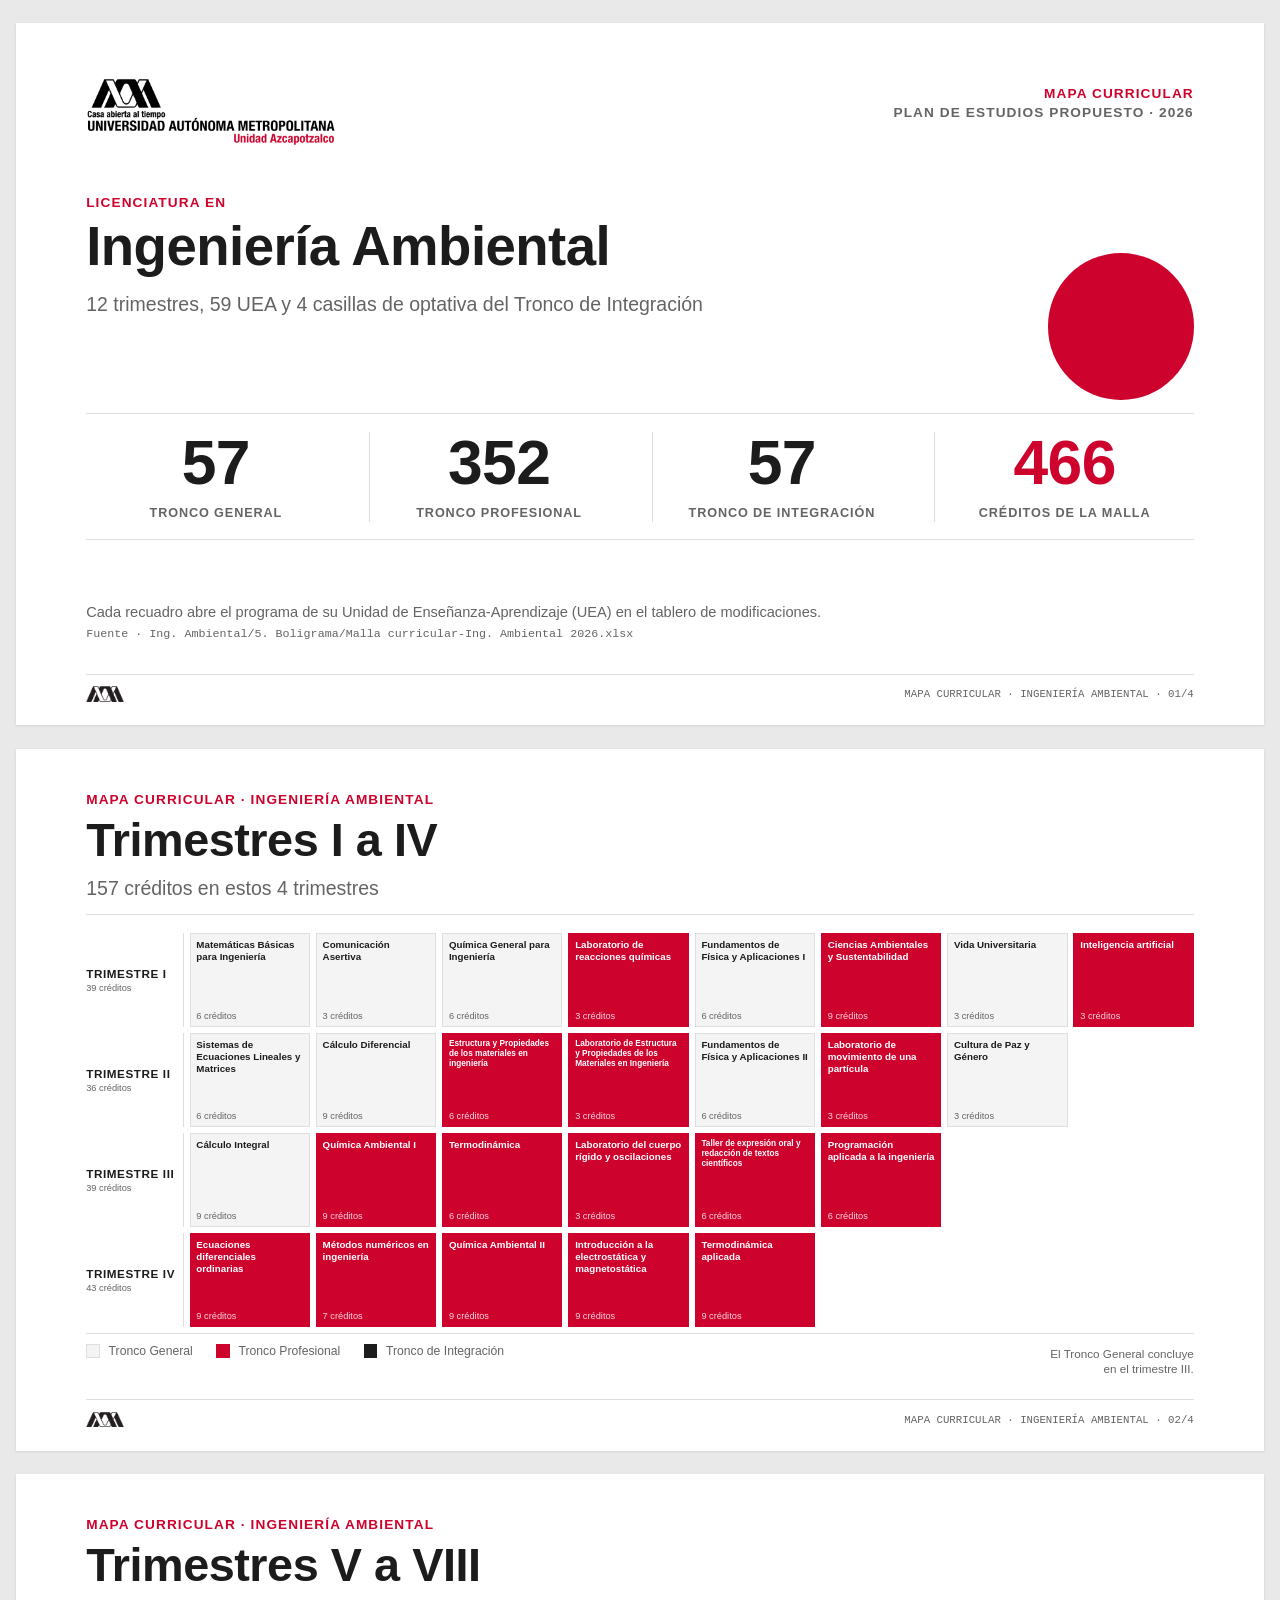
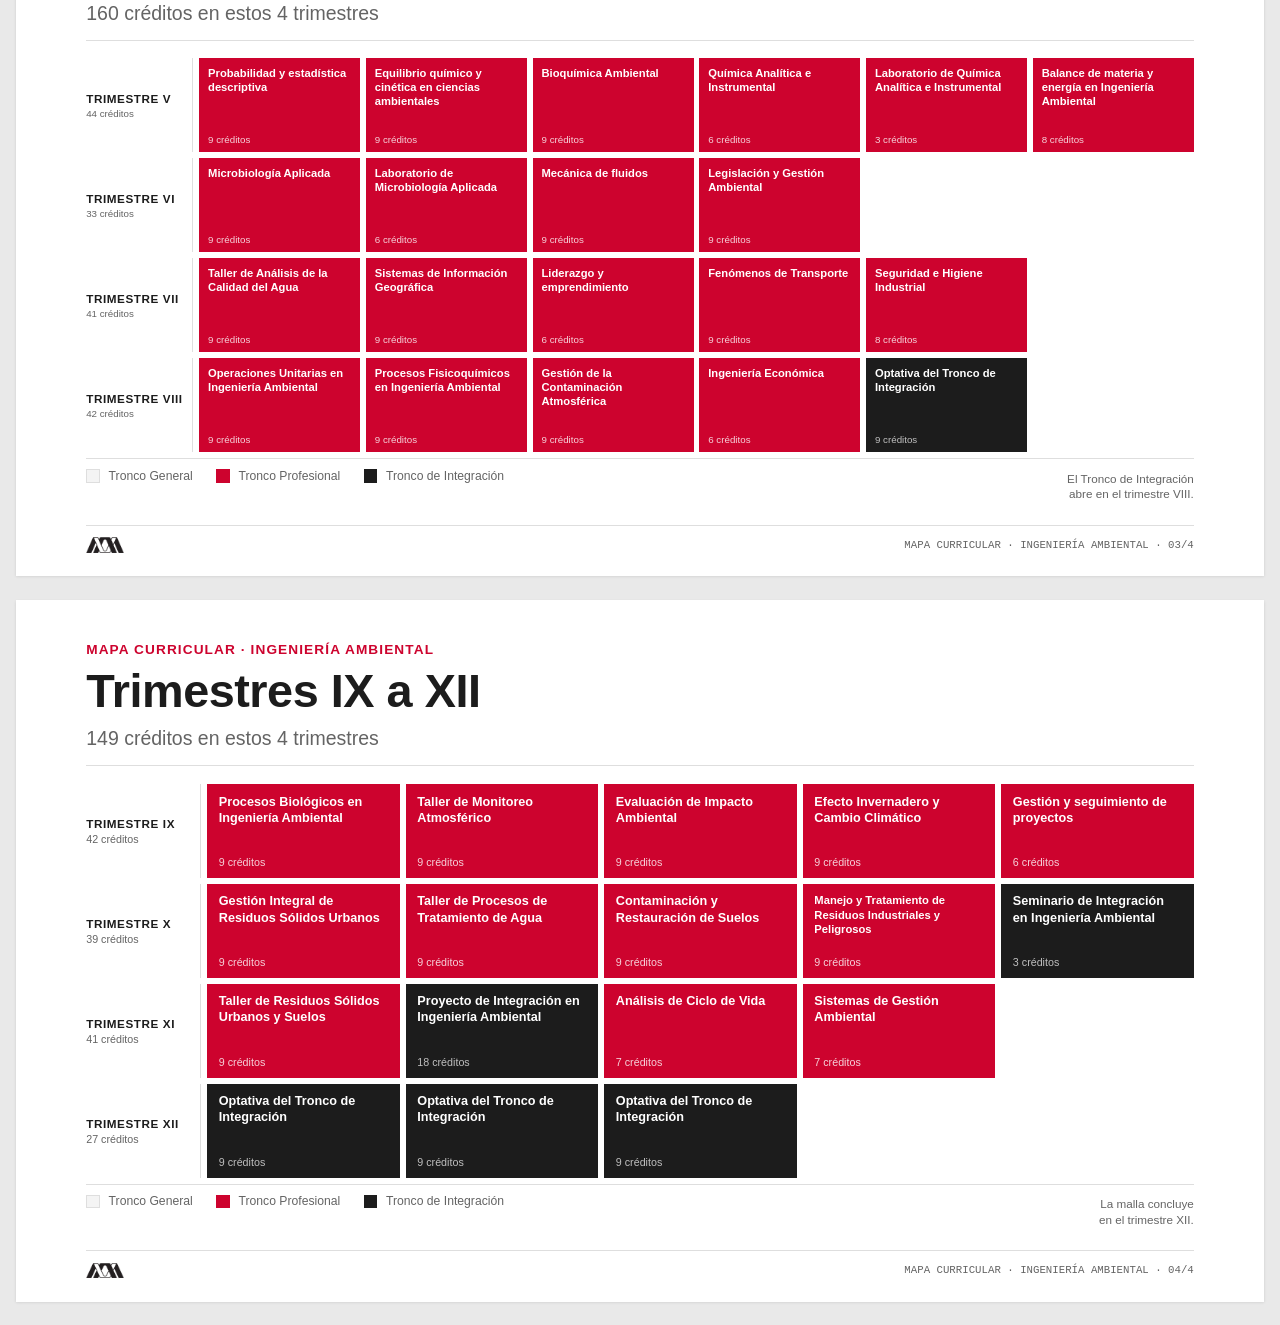
==== commit 0427f212: "Malla curricular legible en teléfono, y Física II en Electrónica A 720 px o menos las láminas de 128" ====
--- a/mallas/amb.html
+++ b/mallas/amb.html
@@ -8,6 +8,7 @@
 <link rel="stylesheet" href="recursos/malla.css">
 </head>
 <body>
+<div class="movil"><header class="m-cab"><p class="m-kicker">Malla curricular &middot; plan propuesto</p><h1>Ingenier&iacute;a Ambiental</h1></header><p class="m-ayuda">Toca una UEA para abrir su programa. Las casillas de optativa llevan a la lista de optativas.</p><div class="m-datos"><div class="m-dato t-general"><span class="m-n">57</span><span class="m-r">Tronco General</span></div><div class="m-dato t-profesional"><span class="m-n">352</span><span class="m-r">Tronco Profesional</span></div><div class="m-dato t-integracion"><span class="m-n">57</span><span class="m-r">Tronco de Integraci&oacute;n</span></div><div class="m-dato m-total"><span class="m-n">466</span><span class="m-r">Cr&eacute;ditos de la malla</span></div></div><section class="m-trim"><h2><span>Trimestre I</span><span class="m-trim-cr">39 cr&eacute;ditos</span></h2><div class="m-lista"><a class="m-uea t-general" href="../index.html#/uea/amb/1114054" target="_top"><span class="m-nombre">Matem&aacute;ticas B&aacute;sicas para Ingenier&iacute;a</span><span class="m-cr">6 cr&eacute;d.</span></a><a class="m-uea t-general" href="../index.html#/uea/amb/1100211" target="_top"><span class="m-nombre">Comunicaci&oacute;n Asertiva</span><span class="m-cr">3 cr&eacute;d.</span></a><a class="m-uea t-general" href="../index.html#/uea/amb/1114055" target="_top"><span class="m-nombre">Qu&iacute;mica General para Ingenier&iacute;a</span><span class="m-cr">6 cr&eacute;d.</span></a><a class="m-uea t-profesional" href="../index.html#/uea/amb/1114009" target="_top"><span class="m-nombre">Laboratorio de reacciones qu&iacute;micas</span><span class="m-cr">3 cr&eacute;d.</span></a><a class="m-uea t-general" href="../index.html#/uea/amb/1114052" target="_top"><span class="m-nombre">Fundamentos de F&iacute;sica y Aplicaciones I</span><span class="m-cr">6 cr&eacute;d.</span></a><a class="m-uea t-profesional" href="../index.html#/uea/amb/1130008" target="_top"><span class="m-nombre">Ciencias Ambientales y Sustentabilidad</span><span class="m-cr">9 cr&eacute;d.</span></a><a class="m-uea t-general" href="../index.html#/uea/amb/1100215" target="_top"><span class="m-nombre">Vida Universitaria</span><span class="m-cr">3 cr&eacute;d.</span></a><a class="m-uea t-profesional" href="../index.html#/uea/amb/1150075" target="_top"><span class="m-nombre">Inteligencia artificial</span><span class="m-cr">3 cr&eacute;d.</span></a></div></section><section class="m-trim"><h2><span>Trimestre II</span><span class="m-trim-cr">36 cr&eacute;ditos</span></h2><div class="m-lista"><a class="m-uea t-general" href="../index.html#/uea/amb/1114056" target="_top"><span class="m-nombre">Sistemas de Ecuaciones Lineales y Matrices</span><span class="m-cr">6 cr&eacute;d.</span></a><a class="m-uea t-general" href="../index.html#/uea/amb/1114048" target="_top"><span class="m-nombre">C&aacute;lculo Diferencial</span><span class="m-cr">9 cr&eacute;d.</span></a><a class="m-uea t-profesional" href="../index.html#/uea/amb/1114058" target="_top"><span class="m-nombre">Estructura y Propiedades de los materiales en ingenier&iacute;a</span><span class="m-cr">6 cr&eacute;d.</span></a><a class="m-uea t-profesional" href="../index.html#/uea/amb/~laboratorioestructuraypropiedadesdelosmaterialesen" target="_top"><span class="m-nombre">Laboratorio de Estructura y Propiedades de los Materiales en Ingenier&iacute;a</span><span class="m-cr">3 cr&eacute;d.</span></a><a class="m-uea t-general" href="../index.html#/uea/amb/1114053" target="_top"><span class="m-nombre">Fundamentos de F&iacute;sica y Aplicaciones II</span><span class="m-cr">6 cr&eacute;d.</span></a><a class="m-uea t-profesional" href="../index.html#/uea/amb/1114007" target="_top"><span class="m-nombre">Laboratorio de movimiento de una part&iacute;cula</span><span class="m-cr">3 cr&eacute;d.</span></a><a class="m-uea t-general" href="../index.html#/uea/amb/1100212" target="_top"><span class="m-nombre">Cultura de Paz y G&eacute;nero</span><span class="m-cr">3 cr&eacute;d.</span></a></div></section><section class="m-trim"><h2><span>Trimestre III</span><span class="m-trim-cr">39 cr&eacute;ditos</span></h2><div class="m-lista"><a class="m-uea t-general" href="../index.html#/uea/amb/1114049" target="_top"><span class="m-nombre">C&aacute;lculo Integral</span><span class="m-cr">9 cr&eacute;d.</span></a><a class="m-uea t-profesional" href="../index.html#/uea/amb/1114012" target="_top"><span class="m-nombre">Qu&iacute;mica Ambiental I</span><span class="m-cr">9 cr&eacute;d.</span></a><a class="m-uea t-profesional" href="../index.html#/uea/amb/1114017" target="_top"><span class="m-nombre">Termodin&aacute;mica</span><span class="m-cr">6 cr&eacute;d.</span></a><a class="m-uea t-profesional" href="../index.html#/uea/amb/1114010" target="_top"><span class="m-nombre">Laboratorio del cuerpo r&iacute;gido y oscilaciones</span><span class="m-cr">3 cr&eacute;d.</span></a><a class="m-uea t-profesional" href="../index.html#/uea/amb/~tallerdeexpresionoralyredacciondetextoscientificos" target="_top"><span class="m-nombre">Taller de expresi&oacute;n oral y redacci&oacute;n de textos cient&iacute;ficos</span><span class="m-cr">6 cr&eacute;d.</span></a><a class="m-uea t-profesional" href="../index.html#/uea/amb/1150041" target="_top"><span class="m-nombre">Programaci&oacute;n aplicada a la ingenier&iacute;a</span><span class="m-cr">6 cr&eacute;d.</span></a></div></section><section class="m-trim"><h2><span>Trimestre IV</span><span class="m-trim-cr">43 cr&eacute;ditos</span></h2><div class="m-lista"><a class="m-uea t-profesional" href="../index.html#/uea/amb/1114002" target="_top"><span class="m-nombre">Ecuaciones diferenciales ordinarias</span><span class="m-cr">9 cr&eacute;d.</span></a><a class="m-uea t-profesional" href="../index.html#/uea/amb/1150017" target="_top"><span class="m-nombre">M&eacute;todos num&eacute;ricos en ingenier&iacute;a</span><span class="m-cr">7 cr&eacute;d.</span></a><a class="m-uea t-profesional" href="../index.html#/uea/amb/1114013" target="_top"><span class="m-nombre">Qu&iacute;mica Ambiental II</span><span class="m-cr">9 cr&eacute;d.</span></a><a class="m-uea t-profesional" href="../index.html#/uea/amb/1114005" target="_top"><span class="m-nombre">Introducci&oacute;n a la electrost&aacute;tica y magnetost&aacute;tica</span><span class="m-cr">9 cr&eacute;d.</span></a><a class="m-uea t-profesional" href="../index.html#/uea/amb/1130837" target="_top"><span class="m-nombre">Termodin&aacute;mica aplicada</span><span class="m-cr">9 cr&eacute;d.</span></a></div></section><section class="m-trim"><h2><span>Trimestre V</span><span class="m-trim-cr">44 cr&eacute;ditos</span></h2><div class="m-lista"><a class="m-uea t-profesional" href="../index.html#/uea/amb/1150040" target="_top"><span class="m-nombre">Probabilidad y estad&iacute;stica descriptiva</span><span class="m-cr">9 cr&eacute;d.</span></a><a class="m-uea t-profesional" href="../index.html#/uea/amb/1114004" target="_top"><span class="m-nombre">Equilibrio qu&iacute;mico y cin&eacute;tica en ciencias ambientales</span><span class="m-cr">9 cr&eacute;d.</span></a><a class="m-uea t-profesional" href="../index.html#/uea/amb/1114001" target="_top"><span class="m-nombre">Bioqu&iacute;mica Ambiental</span><span class="m-cr">9 cr&eacute;d.</span></a><a class="m-uea t-profesional" href="../index.html#/uea/amb/1114014" target="_top"><span class="m-nombre">Qu&iacute;mica Anal&iacute;tica e Instrumental</span><span class="m-cr">6 cr&eacute;d.</span></a><a class="m-uea t-profesional" href="../index.html#/uea/amb/1114008" target="_top"><span class="m-nombre">Laboratorio de Qu&iacute;mica Anal&iacute;tica e Instrumental</span><span class="m-cr">3 cr&eacute;d.</span></a><a class="m-uea t-profesional" href="../index.html#/uea/amb/~balancedemateriayenergiaeningenieriaambiental" target="_top"><span class="m-nombre">Balance de materia y energ&iacute;a en Ingenier&iacute;a Ambiental</span><span class="m-cr">8 cr&eacute;d.</span></a></div></section><section class="m-trim"><h2><span>Trimestre VI</span><span class="m-trim-cr">33 cr&eacute;ditos</span></h2><div class="m-lista"><a class="m-uea t-profesional" href="../index.html#/uea/amb/1114011" target="_top"><span class="m-nombre">Microbiolog&iacute;a Aplicada</span><span class="m-cr">9 cr&eacute;d.</span></a><a class="m-uea t-profesional" href="../index.html#/uea/amb/1114006" target="_top"><span class="m-nombre">Laboratorio de Microbiolog&iacute;a Aplicada</span><span class="m-cr">6 cr&eacute;d.</span></a><a class="m-uea t-profesional" href="../index.html#/uea/amb/1130061" target="_top"><span class="m-nombre">Mec&aacute;nica de fluidos</span><span class="m-cr">9 cr&eacute;d.</span></a><a class="m-uea t-profesional" href="../index.html#/uea/amb/1130014" target="_top"><span class="m-nombre">Legislaci&oacute;n y Gesti&oacute;n Ambiental</span><span class="m-cr">9 cr&eacute;d.</span></a></div></section><section class="m-trim"><h2><span>Trimestre VII</span><span class="m-trim-cr">41 cr&eacute;ditos</span></h2><div class="m-lista"><a class="m-uea t-profesional" href="../index.html#/uea/amb/1130022" target="_top"><span class="m-nombre">Taller de An&aacute;lisis de la Calidad del Agua</span><span class="m-cr">9 cr&eacute;d.</span></a><a class="m-uea t-profesional" href="../index.html#/uea/amb/1130021" target="_top"><span class="m-nombre">Sistemas de Informaci&oacute;n Geogr&aacute;fica</span><span class="m-cr">9 cr&eacute;d.</span></a><a class="m-uea t-profesional" href="../index.html#/uea/amb/1150081" target="_top"><span class="m-nombre">Liderazgo y emprendimiento</span><span class="m-cr">6 cr&eacute;d.</span></a><a class="m-uea t-profesional" href="../index.html#/uea/amb/1130011" target="_top"><span class="m-nombre">Fen&oacute;menos de Transporte</span><span class="m-cr">9 cr&eacute;d.</span></a><a class="m-uea t-profesional" href="../index.html#/uea/amb/1150045" target="_top"><span class="m-nombre">Seguridad e Higiene Industrial</span><span class="m-cr">8 cr&eacute;d.</span></a></div></section><section class="m-trim"><h2><span>Trimestre VIII</span><span class="m-trim-cr">42 cr&eacute;ditos</span></h2><div class="m-lista"><a class="m-uea t-profesional" href="../index.html#/uea/amb/1130016" target="_top"><span class="m-nombre">Operaciones Unitarias en Ingenier&iacute;a Ambiental</span><span class="m-cr">9 cr&eacute;d.</span></a><a class="m-uea t-profesional" href="../index.html#/uea/amb/1130018" target="_top"><span class="m-nombre">Procesos Fisicoqu&iacute;micos en Ingenier&iacute;a Ambiental</span><span class="m-cr">9 cr&eacute;d.</span></a><a class="m-uea t-profesional" href="../index.html#/uea/amb/~gestiondelacontaminacionatmosferica" target="_top"><span class="m-nombre">Gesti&oacute;n de la Contaminaci&oacute;n Atmosf&eacute;rica</span><span class="m-cr">9 cr&eacute;d.</span></a><a class="m-uea t-profesional" href="../index.html#/uea/amb/1150034" target="_top"><span class="m-nombre">Ingenier&iacute;a Econ&oacute;mica</span><span class="m-cr">6 cr&eacute;d.</span></a><a class="m-uea t-integracion" href="../index.html#/lic/amb/optativas" target="_top"><span class="m-nombre">Optativa del Tronco de Integraci&oacute;n</span><span class="m-cr">9 cr&eacute;d.</span></a></div></section><section class="m-trim"><h2><span>Trimestre IX</span><span class="m-trim-cr">42 cr&eacute;ditos</span></h2><div class="m-lista"><a class="m-uea t-profesional" href="../index.html#/uea/amb/~procesosbiologicoseningenieriaambiental" target="_top"><span class="m-nombre">Procesos Biol&oacute;gicos en Ingenier&iacute;a Ambiental</span><span class="m-cr">9 cr&eacute;d.</span></a><a class="m-uea t-profesional" href="../index.html#/uea/amb/1130023" target="_top"><span class="m-nombre">Taller de Monitoreo Atmosf&eacute;rico</span><span class="m-cr">9 cr&eacute;d.</span></a><a class="m-uea t-profesional" href="../index.html#/uea/amb/1130010" target="_top"><span class="m-nombre">Evaluaci&oacute;n de Impacto Ambiental</span><span class="m-cr">9 cr&eacute;d.</span></a><a class="m-uea t-profesional" href="../index.html#/uea/amb/1114003" target="_top"><span class="m-nombre">Efecto Invernadero y Cambio Clim&aacute;tico</span><span class="m-cr">9 cr&eacute;d.</span></a><a class="m-uea t-profesional" href="../index.html#/uea/amb/1150032" target="_top"><span class="m-nombre">Gesti&oacute;n y seguimiento de proyectos</span><span class="m-cr">6 cr&eacute;d.</span></a></div></section><section class="m-trim"><h2><span>Trimestre X</span><span class="m-trim-cr">39 cr&eacute;ditos</span></h2><div class="m-lista"><a class="m-uea t-profesional" href="../index.html#/uea/amb/~gestionintegralderesiduossolidosurbanos" target="_top"><span class="m-nombre">Gesti&oacute;n Integral de Residuos S&oacute;lidos Urbanos</span><span class="m-cr">9 cr&eacute;d.</span></a><a class="m-uea t-profesional" href="../index.html#/uea/amb/~tallerdeprocesosdetratamientodeagua" target="_top"><span class="m-nombre">Taller de Procesos de Tratamiento de Agua</span><span class="m-cr">9 cr&eacute;d.</span></a><a class="m-uea t-profesional" href="../index.html#/uea/amb/1130009" target="_top"><span class="m-nombre">Contaminaci&oacute;n y Restauraci&oacute;n de Suelos</span><span class="m-cr">9 cr&eacute;d.</span></a><a class="m-uea t-profesional" href="../index.html#/uea/amb/~manejoytratamientoderesiduosindustrialesypeligrosos" target="_top"><span class="m-nombre">Manejo y Tratamiento de Residuos Industriales y Peligrosos</span><span class="m-cr">9 cr&eacute;d.</span></a><a class="m-uea t-integracion" href="../index.html#/uea/amb/1130019" target="_top"><span class="m-nombre">Seminario de Integraci&oacute;n en Ingenier&iacute;a Ambiental</span><span class="m-cr">3 cr&eacute;d.</span></a></div></section><section class="m-trim"><h2><span>Trimestre XI</span><span class="m-trim-cr">41 cr&eacute;ditos</span></h2><div class="m-lista"><a class="m-uea t-profesional" href="../index.html#/uea/amb/1130025" target="_top"><span class="m-nombre">Taller de Residuos S&oacute;lidos Urbanos y Suelos</span><span class="m-cr">9 cr&eacute;d.</span></a><a class="m-uea t-integracion" href="../index.html#/uea/amb/1100200" target="_top"><span class="m-nombre">Proyecto de Integraci&oacute;n en Ingenier&iacute;a Ambiental</span><span class="m-cr">18 cr&eacute;d.</span></a><a class="m-uea t-profesional" href="../index.html#/uea/amb/1130006" target="_top"><span class="m-nombre">An&aacute;lisis de Ciclo de Vida</span><span class="m-cr">7 cr&eacute;d.</span></a><a class="m-uea t-profesional" href="../index.html#/uea/amb/1130020" target="_top"><span class="m-nombre">Sistemas de Gesti&oacute;n Ambiental</span><span class="m-cr">7 cr&eacute;d.</span></a></div></section><section class="m-trim"><h2><span>Trimestre XII</span><span class="m-trim-cr">27 cr&eacute;ditos</span></h2><div class="m-lista"><a class="m-uea t-integracion" href="../index.html#/lic/amb/optativas" target="_top"><span class="m-nombre">Optativa del Tronco de Integraci&oacute;n</span><span class="m-cr">9 cr&eacute;d.</span></a><a class="m-uea t-integracion" href="../index.html#/lic/amb/optativas" target="_top"><span class="m-nombre">Optativa del Tronco de Integraci&oacute;n</span><span class="m-cr">9 cr&eacute;d.</span></a><a class="m-uea t-integracion" href="../index.html#/lic/amb/optativas" target="_top"><span class="m-nombre">Optativa del Tronco de Integraci&oacute;n</span><span class="m-cr">9 cr&eacute;d.</span></a></div></section><p class="m-fuente">Fuente &middot; Ing. Ambiental/5. Boligrama/Malla curricular-Ing. Ambiental 2026.xlsx</p></div>
 <section class="slide" id="s1">
 
 <div style="position:absolute; left:72px; top:56px;">
@@ -52,7 +53,7 @@
   <h1 class="title">Trimestres I a IV</h1>
   <p class="subtitle">157 cr&eacute;ditos en estos 4 trimestres</p>
   <div class="hd-rule"></div>
-</div><div class="content"><div style="height:100%; display:flex; flex-direction:column; gap:6px;"><div style="display:grid; grid-template-columns:100px repeat(8, 1fr); gap:6px; flex:1; min-height:0;"><div style="display:flex; flex-direction:column; justify-content:center; border-right:1px solid var(--hairline); padding-right:10px;"><span style="font-size:12px; font-weight:700; letter-spacing:.05em; white-space:nowrap; color:var(--uamblue);">TRIMESTRE I</span><span style="font-size:9.5px; color:var(--uamgray); margin-top:3px;">39 cr&eacute;ditos</span></div><a class="celda t-general" href="../index.html#/uea/amb/1114054" target="_top" title="Abrir el programa de Matem&aacute;ticas B&aacute;sicas para Ingenier&iacute;a" style="background:var(--uamlightgray); color:var(--uamblue); box-shadow: inset 0 0 0 1px var(--hairline); padding:6px 7px; display:flex; flex-direction:column; justify-content:space-between; min-height:0; overflow:hidden; text-decoration:none;"><span style="font-size:10px; line-height:12.5px; font-weight:700;">Matem&aacute;ticas B&aacute;sicas para Ingenier&iacute;a</span><span style="font-size:9.5px; color:var(--uamgray); margin-top:5px;">6 cr&eacute;ditos</span></a><a class="celda t-general" href="../index.html#/uea/amb/1100211" target="_top" title="Abrir el programa de Comunicaci&oacute;n Asertiva" style="background:var(--uamlightgray); color:var(--uamblue); box-shadow: inset 0 0 0 1px var(--hairline); padding:6px 7px; display:flex; flex-direction:column; justify-content:space-between; min-height:0; overflow:hidden; text-decoration:none;"><span style="font-size:10px; line-height:12.5px; font-weight:700;">Comunicaci&oacute;n Asertiva</span><span style="font-size:9.5px; color:var(--uamgray); margin-top:5px;">3 cr&eacute;ditos</span></a><a class="celda t-general" href="../index.html#/uea/amb/1114055" target="_top" title="Abrir el programa de Qu&iacute;mica General para Ingenier&iacute;a" style="background:var(--uamlightgray); color:var(--uamblue); box-shadow: inset 0 0 0 1px var(--hairline); padding:6px 7px; display:flex; flex-direction:column; justify-content:space-between; min-height:0; overflow:hidden; text-decoration:none;"><span style="font-size:10px; line-height:12.5px; font-weight:700;">Qu&iacute;mica General para Ingenier&iacute;a</span><span style="font-size:9.5px; color:var(--uamgray); margin-top:5px;">6 cr&eacute;ditos</span></a><a class="celda t-profesional" href="../index.html#/uea/amb/1114009" target="_top" title="Abrir el programa de Laboratorio de reacciones qu&iacute;micas" style="background:var(--uamred); color:#FFFFFF;  padding:6px 7px; display:flex; flex-direction:column; justify-content:space-between; min-height:0; overflow:hidden; text-decoration:none;"><span style="font-size:10px; line-height:12.5px; font-weight:700;">Laboratorio de reacciones qu&iacute;micas</span><span style="font-size:9.5px; color:rgba(255,255,255,.82); margin-top:5px;">3 cr&eacute;ditos</span></a><a class="celda t-general" href="../index.html#/uea/amb/1114052" target="_top" title="Abrir el programa de Fundamentos de F&iacute;sica y Aplicaciones I" style="background:var(--uamlightgray); color:var(--uamblue); box-shadow: inset 0 0 0 1px var(--hairline); padding:6px 7px; display:flex; flex-direction:column; justify-content:space-between; min-height:0; overflow:hidden; text-decoration:none;"><span style="font-size:10px; line-height:12.5px; font-weight:700;">Fundamentos de F&iacute;sica y Aplicaciones I</span><span style="font-size:9.5px; color:var(--uamgray); margin-top:5px;">6 cr&eacute;ditos</span></a><a class="celda t-profesional" href="../index.html#/uea/amb/1130008" target="_top" title="Abrir el programa de Ciencias Ambientales y Sustentabilidad" style="background:var(--uamred); color:#FFFFFF;  padding:6px 7px; display:flex; flex-direction:column; justify-content:space-between; min-height:0; overflow:hidden; text-decoration:none;"><span style="font-size:10px; line-height:12.5px; font-weight:700;">Ciencias Ambientales y Sustentabilidad</span><span style="font-size:9.5px; color:rgba(255,255,255,.82); margin-top:5px;">9 cr&eacute;ditos</span></a><a class="celda t-general" href="../index.html#/uea/amb/1100215" target="_top" title="Abrir el programa de Vida Universitaria" style="background:var(--uamlightgray); color:var(--uamblue); box-shadow: inset 0 0 0 1px var(--hairline); padding:6px 7px; display:flex; flex-direction:column; justify-content:space-between; min-height:0; overflow:hidden; text-decoration:none;"><span style="font-size:10px; line-height:12.5px; font-weight:700;">Vida Universitaria</span><span style="font-size:9.5px; color:var(--uamgray); margin-top:5px;">3 cr&eacute;ditos</span></a><a class="celda t-profesional" href="../index.html#/uea/amb/1150075" target="_top" title="Abrir el programa de Inteligencia artificial" style="background:var(--uamred); color:#FFFFFF;  padding:6px 7px; display:flex; flex-direction:column; justify-content:space-between; min-height:0; overflow:hidden; text-decoration:none;"><span style="font-size:10px; line-height:12.5px; font-weight:700;">Inteligencia artificial</span><span style="font-size:9.5px; color:rgba(255,255,255,.82); margin-top:5px;">3 cr&eacute;ditos</span></a></div><div style="display:grid; grid-template-columns:100px repeat(8, 1fr); gap:6px; flex:1; min-height:0;"><div style="display:flex; flex-direction:column; justify-content:center; border-right:1px solid var(--hairline); padding-right:10px;"><span style="font-size:12px; font-weight:700; letter-spacing:.05em; white-space:nowrap; color:var(--uamblue);">TRIMESTRE II</span><span style="font-size:9.5px; color:var(--uamgray); margin-top:3px;">36 cr&eacute;ditos</span></div><a class="celda t-general" href="../index.html#/uea/amb/1114056" target="_top" title="Abrir el programa de Sistemas de Ecuaciones Lineales y Matrices" style="background:var(--uamlightgray); color:var(--uamblue); box-shadow: inset 0 0 0 1px var(--hairline); padding:6px 7px; display:flex; flex-direction:column; justify-content:space-between; min-height:0; overflow:hidden; text-decoration:none;"><span style="font-size:10px; line-height:12.5px; font-weight:700;">Sistemas de Ecuaciones Lineales y Matrices</span><span style="font-size:9.5px; color:var(--uamgray); margin-top:5px;">6 cr&eacute;ditos</span></a><a class="celda t-general" href="../index.html#/uea/amb/1114048" target="_top" title="Abrir el programa de C&aacute;lculo Diferencial" style="background:var(--uamlightgray); color:var(--uamblue); box-shadow: inset 0 0 0 1px var(--hairline); padding:6px 7px; display:flex; flex-direction:column; justify-content:space-between; min-height:0; overflow:hidden; text-decoration:none;"><span style="font-size:10px; line-height:12.5px; font-weight:700;">C&aacute;lculo Diferencial</span><span style="font-size:9.5px; color:var(--uamgray); margin-top:5px;">9 cr&eacute;ditos</span></a><a class="celda t-profesional" href="../index.html#/uea/amb/1114058" target="_top" title="Abrir el programa de Estructura y Propiedades de los materiales en ingenier&iacute;a" style="background:var(--uamred); color:#FFFFFF;  padding:6px 7px; display:flex; flex-direction:column; justify-content:space-between; min-height:0; overflow:hidden; text-decoration:none;"><span style="font-size:8.5px; line-height:10.5px; font-weight:700;">Estructura y Propiedades de los materiales en ingenier&iacute;a</span><span style="font-size:9.5px; color:rgba(255,255,255,.82); margin-top:5px;">6 cr&eacute;ditos</span></a><a class="celda t-profesional" href="../index.html#/uea/amb/~laboratorioestructuraypropiedadesdelosmaterialesen" target="_top" title="Abrir el programa de Laboratorio de Estructura y Propiedades de los Materiales en Ingenier&iacute;a" style="background:var(--uamred); color:#FFFFFF;  padding:6px 7px; display:flex; flex-direction:column; justify-content:space-between; min-height:0; overflow:hidden; text-decoration:none;"><span style="font-size:8.5px; line-height:10.5px; font-weight:700;">Laboratorio de Estructura y Propiedades de los Materiales en Ingenier&iacute;a</span><span style="font-size:9.5px; color:rgba(255,255,255,.82); margin-top:5px;">3 cr&eacute;ditos</span></a><a class="celda t-general" href="../index.html#/uea/amb/1114052" target="_top" title="Abrir el programa de Fundamentos de F&iacute;sica y Aplicaciones I" style="background:var(--uamlightgray); color:var(--uamblue); box-shadow: inset 0 0 0 1px var(--hairline); padding:6px 7px; display:flex; flex-direction:column; justify-content:space-between; min-height:0; overflow:hidden; text-decoration:none;"><span style="font-size:10px; line-height:12.5px; font-weight:700;">Fundamentos de F&iacute;sica y Aplicaciones I</span><span style="font-size:9.5px; color:var(--uamgray); margin-top:5px;">6 cr&eacute;ditos</span></a><a class="celda t-profesional" href="../index.html#/uea/amb/1114007" target="_top" title="Abrir el programa de Laboratorio de movimiento de una part&iacute;cula" style="background:var(--uamred); color:#FFFFFF;  padding:6px 7px; display:flex; flex-direction:column; justify-content:space-between; min-height:0; overflow:hidden; text-decoration:none;"><span style="font-size:10px; line-height:12.5px; font-weight:700;">Laboratorio de movimiento de una part&iacute;cula</span><span style="font-size:9.5px; color:rgba(255,255,255,.82); margin-top:5px;">3 cr&eacute;ditos</span></a><a class="celda t-general" href="../index.html#/uea/amb/1100212" target="_top" title="Abrir el programa de Cultura de Paz y G&eacute;nero" style="background:var(--uamlightgray); color:var(--uamblue); box-shadow: inset 0 0 0 1px var(--hairline); padding:6px 7px; display:flex; flex-direction:column; justify-content:space-between; min-height:0; overflow:hidden; text-decoration:none;"><span style="font-size:10px; line-height:12.5px; font-weight:700;">Cultura de Paz y G&eacute;nero</span><span style="font-size:9.5px; color:var(--uamgray); margin-top:5px;">3 cr&eacute;ditos</span></a><div></div></div><div style="display:grid; grid-template-columns:100px repeat(8, 1fr); gap:6px; flex:1; min-height:0;"><div style="display:flex; flex-direction:column; justify-content:center; border-right:1px solid var(--hairline); padding-right:10px;"><span style="font-size:12px; font-weight:700; letter-spacing:.05em; white-space:nowrap; color:var(--uamblue);">TRIMESTRE III</span><span style="font-size:9.5px; color:var(--uamgray); margin-top:3px;">39 cr&eacute;ditos</span></div><a class="celda t-general" href="../index.html#/uea/amb/1114049" target="_top" title="Abrir el programa de C&aacute;lculo Integral" style="background:var(--uamlightgray); color:var(--uamblue); box-shadow: inset 0 0 0 1px var(--hairline); padding:6px 7px; display:flex; flex-direction:column; justify-content:space-between; min-height:0; overflow:hidden; text-decoration:none;"><span style="font-size:10px; line-height:12.5px; font-weight:700;">C&aacute;lculo Integral</span><span style="font-size:9.5px; color:var(--uamgray); margin-top:5px;">9 cr&eacute;ditos</span></a><a class="celda t-profesional" href="../index.html#/uea/amb/1114012" target="_top" title="Abrir el programa de Qu&iacute;mica Ambiental I" style="background:var(--uamred); color:#FFFFFF;  padding:6px 7px; display:flex; flex-direction:column; justify-content:space-between; min-height:0; overflow:hidden; text-decoration:none;"><span style="font-size:10px; line-height:12.5px; font-weight:700;">Qu&iacute;mica Ambiental I</span><span style="font-size:9.5px; color:rgba(255,255,255,.82); margin-top:5px;">9 cr&eacute;ditos</span></a><a class="celda t-profesional" href="../index.html#/uea/amb/1114017" target="_top" title="Abrir el programa de Termodin&aacute;mica" style="background:var(--uamred); color:#FFFFFF;  padding:6px 7px; display:flex; flex-direction:column; justify-content:space-between; min-height:0; overflow:hidden; text-decoration:none;"><span style="font-size:10px; line-height:12.5px; font-weight:700;">Termodin&aacute;mica</span><span style="font-size:9.5px; color:rgba(255,255,255,.82); margin-top:5px;">6 cr&eacute;ditos</span></a><a class="celda t-profesional" href="../index.html#/uea/amb/1114010" target="_top" title="Abrir el programa de Laboratorio del cuerpo r&iacute;gido y oscilaciones" style="background:var(--uamred); color:#FFFFFF;  padding:6px 7px; display:flex; flex-direction:column; justify-content:space-between; min-height:0; overflow:hidden; text-decoration:none;"><span style="font-size:10px; line-height:12.5px; font-weight:700;">Laboratorio del cuerpo r&iacute;gido y oscilaciones</span><span style="font-size:9.5px; color:rgba(255,255,255,.82); margin-top:5px;">3 cr&eacute;ditos</span></a><a class="celda t-profesional" href="../index.html#/uea/amb/~tallerdeexpresionoralyredacciondetextoscientificos" target="_top" title="Abrir el programa de Taller de expresi&oacute;n oral y redacci&oacute;n de textos cient&iacute;ficos" style="background:var(--uamred); color:#FFFFFF;  padding:6px 7px; display:flex; flex-direction:column; justify-content:space-between; min-height:0; overflow:hidden; text-decoration:none;"><span style="font-size:8.5px; line-height:10.5px; font-weight:700;">Taller de expresi&oacute;n oral y redacci&oacute;n de textos cient&iacute;ficos</span><span style="font-size:9.5px; color:rgba(255,255,255,.82); margin-top:5px;">6 cr&eacute;ditos</span></a><a class="celda t-profesional" href="../index.html#/uea/amb/1150041" target="_top" title="Abrir el programa de Programaci&oacute;n aplicada a la ingenier&iacute;a" style="background:var(--uamred); color:#FFFFFF;  padding:6px 7px; display:flex; flex-direction:column; justify-content:space-between; min-height:0; overflow:hidden; text-decoration:none;"><span style="font-size:10px; line-height:12.5px; font-weight:700;">Programaci&oacute;n aplicada a la ingenier&iacute;a</span><span style="font-size:9.5px; color:rgba(255,255,255,.82); margin-top:5px;">6 cr&eacute;ditos</span></a><div></div><div></div></div><div style="display:grid; grid-template-columns:100px repeat(8, 1fr); gap:6px; flex:1; min-height:0;"><div style="display:flex; flex-direction:column; justify-content:center; border-right:1px solid var(--hairline); padding-right:10px;"><span style="font-size:12px; font-weight:700; letter-spacing:.05em; white-space:nowrap; color:var(--uamblue);">TRIMESTRE IV</span><span style="font-size:9.5px; color:var(--uamgray); margin-top:3px;">43 cr&eacute;ditos</span></div><a class="celda t-profesional" href="../index.html#/uea/amb/1114002" target="_top" title="Abrir el programa de Ecuaciones diferenciales ordinarias" style="background:var(--uamred); color:#FFFFFF;  padding:6px 7px; display:flex; flex-direction:column; justify-content:space-between; min-height:0; overflow:hidden; text-decoration:none;"><span style="font-size:10px; line-height:12.5px; font-weight:700;">Ecuaciones diferenciales ordinarias</span><span style="font-size:9.5px; color:rgba(255,255,255,.82); margin-top:5px;">9 cr&eacute;ditos</span></a><a class="celda t-profesional" href="../index.html#/uea/amb/1150017" target="_top" title="Abrir el programa de M&eacute;todos num&eacute;ricos en ingenier&iacute;a" style="background:var(--uamred); color:#FFFFFF;  padding:6px 7px; display:flex; flex-direction:column; justify-content:space-between; min-height:0; overflow:hidden; text-decoration:none;"><span style="font-size:10px; line-height:12.5px; font-weight:700;">M&eacute;todos num&eacute;ricos en ingenier&iacute;a</span><span style="font-size:9.5px; color:rgba(255,255,255,.82); margin-top:5px;">7 cr&eacute;ditos</span></a><a class="celda t-profesional" href="../index.html#/uea/amb/1114013" target="_top" title="Abrir el programa de Qu&iacute;mica Ambiental II" style="background:var(--uamred); color:#FFFFFF;  padding:6px 7px; display:flex; flex-direction:column; justify-content:space-between; min-height:0; overflow:hidden; text-decoration:none;"><span style="font-size:10px; line-height:12.5px; font-weight:700;">Qu&iacute;mica Ambiental II</span><span style="font-size:9.5px; color:rgba(255,255,255,.82); margin-top:5px;">9 cr&eacute;ditos</span></a><a class="celda t-profesional" href="../index.html#/uea/amb/1114005" target="_top" title="Abrir el programa de Introducci&oacute;n a la electrost&aacute;tica y magnetost&aacute;tica" style="background:var(--uamred); color:#FFFFFF;  padding:6px 7px; display:flex; flex-direction:column; justify-content:space-between; min-height:0; overflow:hidden; text-decoration:none;"><span style="font-size:10px; line-height:12.5px; font-weight:700;">Introducci&oacute;n a la electrost&aacute;tica y magnetost&aacute;tica</span><span style="font-size:9.5px; color:rgba(255,255,255,.82); margin-top:5px;">9 cr&eacute;ditos</span></a><a class="celda t-profesional" href="../index.html#/uea/amb/1130837" target="_top" title="Abrir el programa de Termodin&aacute;mica aplicada" style="background:var(--uamred); color:#FFFFFF;  padding:6px 7px; display:flex; flex-direction:column; justify-content:space-between; min-height:0; overflow:hidden; text-decoration:none;"><span style="font-size:10px; line-height:12.5px; font-weight:700;">Termodin&aacute;mica aplicada</span><span style="font-size:9.5px; color:rgba(255,255,255,.82); margin-top:5px;">9 cr&eacute;ditos</span></a><div></div><div></div><div></div></div><div style="flex:none; display:flex; align-items:baseline; justify-content:space-between; gap:24px; padding-top:10px; border-top:1px solid var(--hairline);"><div><span style="display:inline-flex; align-items:center; gap:9px; margin-right:24px;"><span style="width:14px; height:14px; background:var(--uamlightgray); border:1px solid var(--hairline); flex:none;"></span><span style="font-size:12.5px; color:var(--uamgray);">Tronco General</span></span><span style="display:inline-flex; align-items:center; gap:9px; margin-right:24px;"><span style="width:14px; height:14px; background:var(--uamred);  flex:none;"></span><span style="font-size:12.5px; color:var(--uamgray);">Tronco Profesional</span></span><span style="display:inline-flex; align-items:center; gap:9px; margin-right:24px;"><span style="width:14px; height:14px; background:var(--uamblue);  flex:none;"></span><span style="font-size:12.5px; color:var(--uamgray);">Tronco de Integraci&oacute;n</span></span></div><span style="font-size:12px; line-height:16px; color:var(--uamgray); text-align:right;">El Tronco General concluye<br>en el trimestre III.</span></div></div></div></div>
+</div><div class="content"><div style="height:100%; display:flex; flex-direction:column; gap:6px;"><div style="display:grid; grid-template-columns:100px repeat(8, 1fr); gap:6px; flex:1; min-height:0;"><div style="display:flex; flex-direction:column; justify-content:center; border-right:1px solid var(--hairline); padding-right:10px;"><span style="font-size:12px; font-weight:700; letter-spacing:.05em; white-space:nowrap; color:var(--uamblue);">TRIMESTRE I</span><span style="font-size:9.5px; color:var(--uamgray); margin-top:3px;">39 cr&eacute;ditos</span></div><a class="celda t-general" href="../index.html#/uea/amb/1114054" target="_top" title="Abrir el programa de Matem&aacute;ticas B&aacute;sicas para Ingenier&iacute;a" style="background:var(--uamlightgray); color:var(--uamblue); box-shadow: inset 0 0 0 1px var(--hairline); padding:6px 7px; display:flex; flex-direction:column; justify-content:space-between; min-height:0; overflow:hidden; text-decoration:none;"><span style="font-size:10px; line-height:12.5px; font-weight:700;">Matem&aacute;ticas B&aacute;sicas para Ingenier&iacute;a</span><span style="font-size:9.5px; color:var(--uamgray); margin-top:5px;">6 cr&eacute;ditos</span></a><a class="celda t-general" href="../index.html#/uea/amb/1100211" target="_top" title="Abrir el programa de Comunicaci&oacute;n Asertiva" style="background:var(--uamlightgray); color:var(--uamblue); box-shadow: inset 0 0 0 1px var(--hairline); padding:6px 7px; display:flex; flex-direction:column; justify-content:space-between; min-height:0; overflow:hidden; text-decoration:none;"><span style="font-size:10px; line-height:12.5px; font-weight:700;">Comunicaci&oacute;n Asertiva</span><span style="font-size:9.5px; color:var(--uamgray); margin-top:5px;">3 cr&eacute;ditos</span></a><a class="celda t-general" href="../index.html#/uea/amb/1114055" target="_top" title="Abrir el programa de Qu&iacute;mica General para Ingenier&iacute;a" style="background:var(--uamlightgray); color:var(--uamblue); box-shadow: inset 0 0 0 1px var(--hairline); padding:6px 7px; display:flex; flex-direction:column; justify-content:space-between; min-height:0; overflow:hidden; text-decoration:none;"><span style="font-size:10px; line-height:12.5px; font-weight:700;">Qu&iacute;mica General para Ingenier&iacute;a</span><span style="font-size:9.5px; color:var(--uamgray); margin-top:5px;">6 cr&eacute;ditos</span></a><a class="celda t-profesional" href="../index.html#/uea/amb/1114009" target="_top" title="Abrir el programa de Laboratorio de reacciones qu&iacute;micas" style="background:var(--uamred); color:#FFFFFF;  padding:6px 7px; display:flex; flex-direction:column; justify-content:space-between; min-height:0; overflow:hidden; text-decoration:none;"><span style="font-size:10px; line-height:12.5px; font-weight:700;">Laboratorio de reacciones qu&iacute;micas</span><span style="font-size:9.5px; color:rgba(255,255,255,.82); margin-top:5px;">3 cr&eacute;ditos</span></a><a class="celda t-general" href="../index.html#/uea/amb/1114052" target="_top" title="Abrir el programa de Fundamentos de F&iacute;sica y Aplicaciones I" style="background:var(--uamlightgray); color:var(--uamblue); box-shadow: inset 0 0 0 1px var(--hairline); padding:6px 7px; display:flex; flex-direction:column; justify-content:space-between; min-height:0; overflow:hidden; text-decoration:none;"><span style="font-size:10px; line-height:12.5px; font-weight:700;">Fundamentos de F&iacute;sica y Aplicaciones I</span><span style="font-size:9.5px; color:var(--uamgray); margin-top:5px;">6 cr&eacute;ditos</span></a><a class="celda t-profesional" href="../index.html#/uea/amb/1130008" target="_top" title="Abrir el programa de Ciencias Ambientales y Sustentabilidad" style="background:var(--uamred); color:#FFFFFF;  padding:6px 7px; display:flex; flex-direction:column; justify-content:space-between; min-height:0; overflow:hidden; text-decoration:none;"><span style="font-size:10px; line-height:12.5px; font-weight:700;">Ciencias Ambientales y Sustentabilidad</span><span style="font-size:9.5px; color:rgba(255,255,255,.82); margin-top:5px;">9 cr&eacute;ditos</span></a><a class="celda t-general" href="../index.html#/uea/amb/1100215" target="_top" title="Abrir el programa de Vida Universitaria" style="background:var(--uamlightgray); color:var(--uamblue); box-shadow: inset 0 0 0 1px var(--hairline); padding:6px 7px; display:flex; flex-direction:column; justify-content:space-between; min-height:0; overflow:hidden; text-decoration:none;"><span style="font-size:10px; line-height:12.5px; font-weight:700;">Vida Universitaria</span><span style="font-size:9.5px; color:var(--uamgray); margin-top:5px;">3 cr&eacute;ditos</span></a><a class="celda t-profesional" href="../index.html#/uea/amb/1150075" target="_top" title="Abrir el programa de Inteligencia artificial" style="background:var(--uamred); color:#FFFFFF;  padding:6px 7px; display:flex; flex-direction:column; justify-content:space-between; min-height:0; overflow:hidden; text-decoration:none;"><span style="font-size:10px; line-height:12.5px; font-weight:700;">Inteligencia artificial</span><span style="font-size:9.5px; color:rgba(255,255,255,.82); margin-top:5px;">3 cr&eacute;ditos</span></a></div><div style="display:grid; grid-template-columns:100px repeat(8, 1fr); gap:6px; flex:1; min-height:0;"><div style="display:flex; flex-direction:column; justify-content:center; border-right:1px solid var(--hairline); padding-right:10px;"><span style="font-size:12px; font-weight:700; letter-spacing:.05em; white-space:nowrap; color:var(--uamblue);">TRIMESTRE II</span><span style="font-size:9.5px; color:var(--uamgray); margin-top:3px;">36 cr&eacute;ditos</span></div><a class="celda t-general" href="../index.html#/uea/amb/1114056" target="_top" title="Abrir el programa de Sistemas de Ecuaciones Lineales y Matrices" style="background:var(--uamlightgray); color:var(--uamblue); box-shadow: inset 0 0 0 1px var(--hairline); padding:6px 7px; display:flex; flex-direction:column; justify-content:space-between; min-height:0; overflow:hidden; text-decoration:none;"><span style="font-size:10px; line-height:12.5px; font-weight:700;">Sistemas de Ecuaciones Lineales y Matrices</span><span style="font-size:9.5px; color:var(--uamgray); margin-top:5px;">6 cr&eacute;ditos</span></a><a class="celda t-general" href="../index.html#/uea/amb/1114048" target="_top" title="Abrir el programa de C&aacute;lculo Diferencial" style="background:var(--uamlightgray); color:var(--uamblue); box-shadow: inset 0 0 0 1px var(--hairline); padding:6px 7px; display:flex; flex-direction:column; justify-content:space-between; min-height:0; overflow:hidden; text-decoration:none;"><span style="font-size:10px; line-height:12.5px; font-weight:700;">C&aacute;lculo Diferencial</span><span style="font-size:9.5px; color:var(--uamgray); margin-top:5px;">9 cr&eacute;ditos</span></a><a class="celda t-profesional" href="../index.html#/uea/amb/1114058" target="_top" title="Abrir el programa de Estructura y Propiedades de los materiales en ingenier&iacute;a" style="background:var(--uamred); color:#FFFFFF;  padding:6px 7px; display:flex; flex-direction:column; justify-content:space-between; min-height:0; overflow:hidden; text-decoration:none;"><span style="font-size:8.5px; line-height:10.5px; font-weight:700;">Estructura y Propiedades de los materiales en ingenier&iacute;a</span><span style="font-size:9.5px; color:rgba(255,255,255,.82); margin-top:5px;">6 cr&eacute;ditos</span></a><a class="celda t-profesional" href="../index.html#/uea/amb/~laboratorioestructuraypropiedadesdelosmaterialesen" target="_top" title="Abrir el programa de Laboratorio de Estructura y Propiedades de los Materiales en Ingenier&iacute;a" style="background:var(--uamred); color:#FFFFFF;  padding:6px 7px; display:flex; flex-direction:column; justify-content:space-between; min-height:0; overflow:hidden; text-decoration:none;"><span style="font-size:8.5px; line-height:10.5px; font-weight:700;">Laboratorio de Estructura y Propiedades de los Materiales en Ingenier&iacute;a</span><span style="font-size:9.5px; color:rgba(255,255,255,.82); margin-top:5px;">3 cr&eacute;ditos</span></a><a class="celda t-general" href="../index.html#/uea/amb/1114053" target="_top" title="Abrir el programa de Fundamentos de F&iacute;sica y Aplicaciones II" style="background:var(--uamlightgray); color:var(--uamblue); box-shadow: inset 0 0 0 1px var(--hairline); padding:6px 7px; display:flex; flex-direction:column; justify-content:space-between; min-height:0; overflow:hidden; text-decoration:none;"><span style="font-size:10px; line-height:12.5px; font-weight:700;">Fundamentos de F&iacute;sica y Aplicaciones II</span><span style="font-size:9.5px; color:var(--uamgray); margin-top:5px;">6 cr&eacute;ditos</span></a><a class="celda t-profesional" href="../index.html#/uea/amb/1114007" target="_top" title="Abrir el programa de Laboratorio de movimiento de una part&iacute;cula" style="background:var(--uamred); color:#FFFFFF;  padding:6px 7px; display:flex; flex-direction:column; justify-content:space-between; min-height:0; overflow:hidden; text-decoration:none;"><span style="font-size:10px; line-height:12.5px; font-weight:700;">Laboratorio de movimiento de una part&iacute;cula</span><span style="font-size:9.5px; color:rgba(255,255,255,.82); margin-top:5px;">3 cr&eacute;ditos</span></a><a class="celda t-general" href="../index.html#/uea/amb/1100212" target="_top" title="Abrir el programa de Cultura de Paz y G&eacute;nero" style="background:var(--uamlightgray); color:var(--uamblue); box-shadow: inset 0 0 0 1px var(--hairline); padding:6px 7px; display:flex; flex-direction:column; justify-content:space-between; min-height:0; overflow:hidden; text-decoration:none;"><span style="font-size:10px; line-height:12.5px; font-weight:700;">Cultura de Paz y G&eacute;nero</span><span style="font-size:9.5px; color:var(--uamgray); margin-top:5px;">3 cr&eacute;ditos</span></a><div></div></div><div style="display:grid; grid-template-columns:100px repeat(8, 1fr); gap:6px; flex:1; min-height:0;"><div style="display:flex; flex-direction:column; justify-content:center; border-right:1px solid var(--hairline); padding-right:10px;"><span style="font-size:12px; font-weight:700; letter-spacing:.05em; white-space:nowrap; color:var(--uamblue);">TRIMESTRE III</span><span style="font-size:9.5px; color:var(--uamgray); margin-top:3px;">39 cr&eacute;ditos</span></div><a class="celda t-general" href="../index.html#/uea/amb/1114049" target="_top" title="Abrir el programa de C&aacute;lculo Integral" style="background:var(--uamlightgray); color:var(--uamblue); box-shadow: inset 0 0 0 1px var(--hairline); padding:6px 7px; display:flex; flex-direction:column; justify-content:space-between; min-height:0; overflow:hidden; text-decoration:none;"><span style="font-size:10px; line-height:12.5px; font-weight:700;">C&aacute;lculo Integral</span><span style="font-size:9.5px; color:var(--uamgray); margin-top:5px;">9 cr&eacute;ditos</span></a><a class="celda t-profesional" href="../index.html#/uea/amb/1114012" target="_top" title="Abrir el programa de Qu&iacute;mica Ambiental I" style="background:var(--uamred); color:#FFFFFF;  padding:6px 7px; display:flex; flex-direction:column; justify-content:space-between; min-height:0; overflow:hidden; text-decoration:none;"><span style="font-size:10px; line-height:12.5px; font-weight:700;">Qu&iacute;mica Ambiental I</span><span style="font-size:9.5px; color:rgba(255,255,255,.82); margin-top:5px;">9 cr&eacute;ditos</span></a><a class="celda t-profesional" href="../index.html#/uea/amb/1114017" target="_top" title="Abrir el programa de Termodin&aacute;mica" style="background:var(--uamred); color:#FFFFFF;  padding:6px 7px; display:flex; flex-direction:column; justify-content:space-between; min-height:0; overflow:hidden; text-decoration:none;"><span style="font-size:10px; line-height:12.5px; font-weight:700;">Termodin&aacute;mica</span><span style="font-size:9.5px; color:rgba(255,255,255,.82); margin-top:5px;">6 cr&eacute;ditos</span></a><a class="celda t-profesional" href="../index.html#/uea/amb/1114010" target="_top" title="Abrir el programa de Laboratorio del cuerpo r&iacute;gido y oscilaciones" style="background:var(--uamred); color:#FFFFFF;  padding:6px 7px; display:flex; flex-direction:column; justify-content:space-between; min-height:0; overflow:hidden; text-decoration:none;"><span style="font-size:10px; line-height:12.5px; font-weight:700;">Laboratorio del cuerpo r&iacute;gido y oscilaciones</span><span style="font-size:9.5px; color:rgba(255,255,255,.82); margin-top:5px;">3 cr&eacute;ditos</span></a><a class="celda t-profesional" href="../index.html#/uea/amb/~tallerdeexpresionoralyredacciondetextoscientificos" target="_top" title="Abrir el programa de Taller de expresi&oacute;n oral y redacci&oacute;n de textos cient&iacute;ficos" style="background:var(--uamred); color:#FFFFFF;  padding:6px 7px; display:flex; flex-direction:column; justify-content:space-between; min-height:0; overflow:hidden; text-decoration:none;"><span style="font-size:8.5px; line-height:10.5px; font-weight:700;">Taller de expresi&oacute;n oral y redacci&oacute;n de textos cient&iacute;ficos</span><span style="font-size:9.5px; color:rgba(255,255,255,.82); margin-top:5px;">6 cr&eacute;ditos</span></a><a class="celda t-profesional" href="../index.html#/uea/amb/1150041" target="_top" title="Abrir el programa de Programaci&oacute;n aplicada a la ingenier&iacute;a" style="background:var(--uamred); color:#FFFFFF;  padding:6px 7px; display:flex; flex-direction:column; justify-content:space-between; min-height:0; overflow:hidden; text-decoration:none;"><span style="font-size:10px; line-height:12.5px; font-weight:700;">Programaci&oacute;n aplicada a la ingenier&iacute;a</span><span style="font-size:9.5px; color:rgba(255,255,255,.82); margin-top:5px;">6 cr&eacute;ditos</span></a><div></div><div></div></div><div style="display:grid; grid-template-columns:100px repeat(8, 1fr); gap:6px; flex:1; min-height:0;"><div style="display:flex; flex-direction:column; justify-content:center; border-right:1px solid var(--hairline); padding-right:10px;"><span style="font-size:12px; font-weight:700; letter-spacing:.05em; white-space:nowrap; color:var(--uamblue);">TRIMESTRE IV</span><span style="font-size:9.5px; color:var(--uamgray); margin-top:3px;">43 cr&eacute;ditos</span></div><a class="celda t-profesional" href="../index.html#/uea/amb/1114002" target="_top" title="Abrir el programa de Ecuaciones diferenciales ordinarias" style="background:var(--uamred); color:#FFFFFF;  padding:6px 7px; display:flex; flex-direction:column; justify-content:space-between; min-height:0; overflow:hidden; text-decoration:none;"><span style="font-size:10px; line-height:12.5px; font-weight:700;">Ecuaciones diferenciales ordinarias</span><span style="font-size:9.5px; color:rgba(255,255,255,.82); margin-top:5px;">9 cr&eacute;ditos</span></a><a class="celda t-profesional" href="../index.html#/uea/amb/1150017" target="_top" title="Abrir el programa de M&eacute;todos num&eacute;ricos en ingenier&iacute;a" style="background:var(--uamred); color:#FFFFFF;  padding:6px 7px; display:flex; flex-direction:column; justify-content:space-between; min-height:0; overflow:hidden; text-decoration:none;"><span style="font-size:10px; line-height:12.5px; font-weight:700;">M&eacute;todos num&eacute;ricos en ingenier&iacute;a</span><span style="font-size:9.5px; color:rgba(255,255,255,.82); margin-top:5px;">7 cr&eacute;ditos</span></a><a class="celda t-profesional" href="../index.html#/uea/amb/1114013" target="_top" title="Abrir el programa de Qu&iacute;mica Ambiental II" style="background:var(--uamred); color:#FFFFFF;  padding:6px 7px; display:flex; flex-direction:column; justify-content:space-between; min-height:0; overflow:hidden; text-decoration:none;"><span style="font-size:10px; line-height:12.5px; font-weight:700;">Qu&iacute;mica Ambiental II</span><span style="font-size:9.5px; color:rgba(255,255,255,.82); margin-top:5px;">9 cr&eacute;ditos</span></a><a class="celda t-profesional" href="../index.html#/uea/amb/1114005" target="_top" title="Abrir el programa de Introducci&oacute;n a la electrost&aacute;tica y magnetost&aacute;tica" style="background:var(--uamred); color:#FFFFFF;  padding:6px 7px; display:flex; flex-direction:column; justify-content:space-between; min-height:0; overflow:hidden; text-decoration:none;"><span style="font-size:10px; line-height:12.5px; font-weight:700;">Introducci&oacute;n a la electrost&aacute;tica y magnetost&aacute;tica</span><span style="font-size:9.5px; color:rgba(255,255,255,.82); margin-top:5px;">9 cr&eacute;ditos</span></a><a class="celda t-profesional" href="../index.html#/uea/amb/1130837" target="_top" title="Abrir el programa de Termodin&aacute;mica aplicada" style="background:var(--uamred); color:#FFFFFF;  padding:6px 7px; display:flex; flex-direction:column; justify-content:space-between; min-height:0; overflow:hidden; text-decoration:none;"><span style="font-size:10px; line-height:12.5px; font-weight:700;">Termodin&aacute;mica aplicada</span><span style="font-size:9.5px; color:rgba(255,255,255,.82); margin-top:5px;">9 cr&eacute;ditos</span></a><div></div><div></div><div></div></div><div style="flex:none; display:flex; align-items:baseline; justify-content:space-between; gap:24px; padding-top:10px; border-top:1px solid var(--hairline);"><div><span style="display:inline-flex; align-items:center; gap:9px; margin-right:24px;"><span style="width:14px; height:14px; background:var(--uamlightgray); border:1px solid var(--hairline); flex:none;"></span><span style="font-size:12.5px; color:var(--uamgray);">Tronco General</span></span><span style="display:inline-flex; align-items:center; gap:9px; margin-right:24px;"><span style="width:14px; height:14px; background:var(--uamred);  flex:none;"></span><span style="font-size:12.5px; color:var(--uamgray);">Tronco Profesional</span></span><span style="display:inline-flex; align-items:center; gap:9px; margin-right:24px;"><span style="width:14px; height:14px; background:var(--uamblue);  flex:none;"></span><span style="font-size:12.5px; color:var(--uamgray);">Tronco de Integraci&oacute;n</span></span></div><span style="font-size:12px; line-height:16px; color:var(--uamgray); text-align:right;">El Tronco General concluye<br>en el trimestre III.</span></div></div></div></div>
 <div class="footer-rule"></div>
 <div class="footer">
   <img src="recursos/logo_footer_web.png" alt="UAM">
--- a/mallas/recursos/malla.css
+++ b/mallas/recursos/malla.css
@@ -1,12 +1,20 @@
 /* Malla curricular en pantalla. La hoja del deck (style.css) fija el lienzo
-   de 1280x720 y la página impresa; aquí sólo se añade lo que hace falta para
-   leerla en el navegador o dentro del visor del tablero. Nada de esto entra
-   en el PDF: todo va bajo `@media screen`. */
+   de 1280x720 y la página impresa; aquí se añade lo que hace falta para leerla
+   en el navegador o dentro del visor del tablero. Nada de esto entra en el
+   PDF: todo va bajo `@media screen`, y la versión de teléfono (.movil) se
+   oculta al imprimir. */
+.movil { display: none; }
+@media print { .movil { display: none !important; } }
+
 @media screen {
   html { background: #E9E9E9; }
-  body { background: transparent; zoom: var(--escala, 1); }
-  .slide { margin: 0 auto 24px; box-shadow: 0 1px 3px rgba(0, 0, 0, .12); }
-  .slide:first-child { margin-top: 24px; }
+  body { background: transparent; }
+  .slide { zoom: var(--escala, 1); margin: 0 auto 24px;
+           box-shadow: 0 1px 3px rgba(0, 0, 0, .12); }
+  .slide:first-of-type { margin-top: 24px; }
+  /* Dentro del visor del tablero la malla no deja aire propio arriba: el
+     visor ya lo pone. */
+  html.incrustada .slide:first-of-type { margin-top: 16px; }
   a.celda { cursor: pointer; transition: transform .12s ease, box-shadow .12s ease; }
   a.celda:hover, a.celda:focus-visible {
     transform: translateY(-2px);
@@ -20,3 +28,75 @@
   a.celda { transition: none; }
   a.celda:hover, a.celda:focus-visible { transform: none; }
 }
+
+/* ---------------------------------------------------------- teléfono
+   A 720 px o menos la lámina reducida dejaría la letra en tres o cuatro
+   píxeles, así que se sustituye por una lista por trimestre. Tipografía
+   Verdana, la de medios electrónicos del manual (numeral 4.1), la misma del
+   tablero en el que se lee. Los troncos conservan su masa de color. */
+@media screen and (max-width: 720px) {
+  html { background: #FFFFFF; }
+  .slide { display: none; }
+  .movil {
+    display: block; padding: 20px 16px 28px;
+    font-family: Verdana, Arial, Tahoma, sans-serif; color: var(--uamblue);
+  }
+  html.incrustada .movil { padding: 4px 0 8px; }
+  html.incrustada .m-cab, html.incrustada .m-ayuda { display: none; }
+
+  .m-kicker { font-size: 11px; font-weight: bold; letter-spacing: .12em;
+              text-transform: uppercase; color: var(--uamred); margin: 0 0 6px; }
+  .m-cab h1 { font-size: 24px; line-height: 1.2; margin: 0 0 10px; }
+  .m-ayuda { font-size: 13px; line-height: 1.55; color: var(--uamgray); margin: 0 0 16px; }
+
+  .m-datos { display: grid; grid-template-columns: 1fr 1fr; gap: 1px;
+             background: var(--hairline); border: 1px solid var(--hairline); margin: 0 0 8px; }
+  .m-dato { background: #FFFFFF; padding: 12px 12px 11px; display: flex;
+            flex-direction: column; gap: 4px; }
+  .m-n { font-size: 26px; line-height: 1; font-weight: bold; }
+  .m-total .m-n { color: var(--uamred); }
+  .m-r { font-size: 10.5px; line-height: 1.35; letter-spacing: .06em;
+         text-transform: uppercase; color: var(--uamgray); display: flex; gap: 7px;
+         align-items: center; }
+  .m-dato.t-general .m-r::before, .m-dato.t-profesional .m-r::before,
+  .m-dato.t-integracion .m-r::before {
+    content: ""; flex: none; width: 11px; height: 11px;
+  }
+  .m-dato.t-general .m-r::before { background: var(--uamlightgray);
+                                   box-shadow: inset 0 0 0 1px var(--hairline); }
+  .m-dato.t-profesional .m-r::before { background: var(--uamred); }
+  .m-dato.t-integracion .m-r::before { background: var(--uamblue); }
+
+  .m-trim { margin-top: 22px; }
+  .m-trim h2 { display: flex; justify-content: space-between; align-items: baseline;
+               gap: 12px; margin: 0 0 8px; padding-bottom: 6px;
+               border-bottom: 1px solid var(--hairline);
+               font-size: 13px; letter-spacing: .08em; text-transform: uppercase; }
+  .m-trim-cr { font-size: 12px; font-weight: normal; letter-spacing: 0;
+               text-transform: none; color: var(--uamgray); }
+  .m-lista { display: grid; grid-template-columns: 1fr; gap: 6px; }
+
+  .m-uea { display: flex; justify-content: space-between; align-items: center; gap: 12px;
+           min-height: 48px; padding: 10px 12px; text-decoration: none; }
+  .m-nombre { font-size: 14px; line-height: 1.35; font-weight: bold; }
+  .m-cr { flex: none; font-size: 12px; white-space: nowrap; }
+  .m-uea.t-general { background: var(--uamlightgray); color: var(--uamblue);
+                     box-shadow: inset 0 0 0 1px var(--hairline); }
+  .m-uea.t-general .m-cr { color: var(--uamgray); }
+  .m-uea.t-profesional { background: var(--uamred); color: #FFFFFF; }
+  .m-uea.t-integracion { background: var(--uamblue); color: #FFFFFF; }
+  .m-uea.t-profesional .m-cr, .m-uea.t-integracion .m-cr { color: rgba(255, 255, 255, .85); }
+  a.m-uea:active { opacity: .8; }
+  a.m-uea:focus-visible { outline: 2px solid var(--uamblue); outline-offset: 2px; }
+
+  .m-nota { font-size: 13px; line-height: 1.55; margin: 24px 0 0; }
+  .m-nota strong { color: var(--uamred); }
+  .m-fuente { font-family: "Courier New", monospace; font-size: 11px; line-height: 1.5;
+              color: var(--uamgray); margin: 14px 0 0; word-break: break-word; }
+}
+/* Entre 480 y 720 px, dos columnas de tarjetas. */
+@media screen and (min-width: 480px) and (max-width: 720px) {
+  .m-lista { grid-template-columns: 1fr 1fr; }
+  .m-uea { align-items: flex-start; flex-direction: column; justify-content: space-between; }
+  .m-datos { grid-template-columns: repeat(4, 1fr); }
+}
